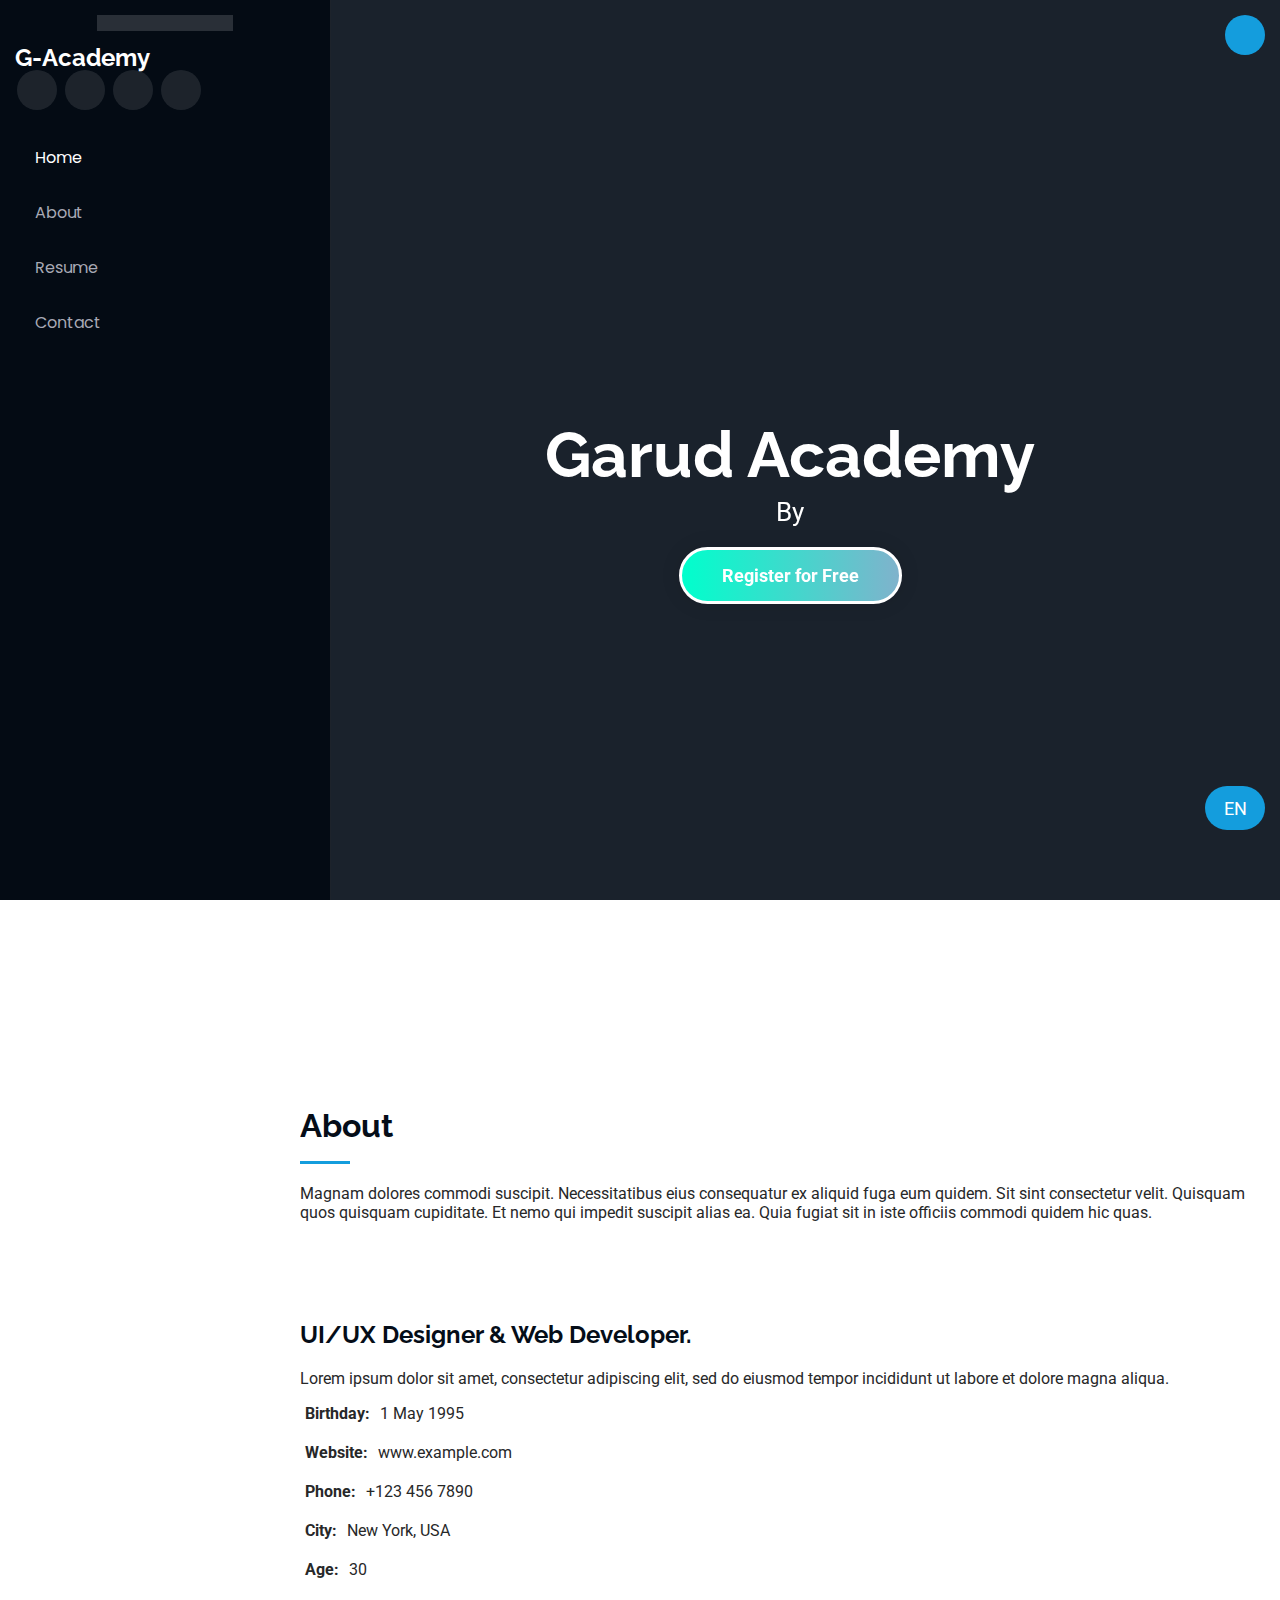
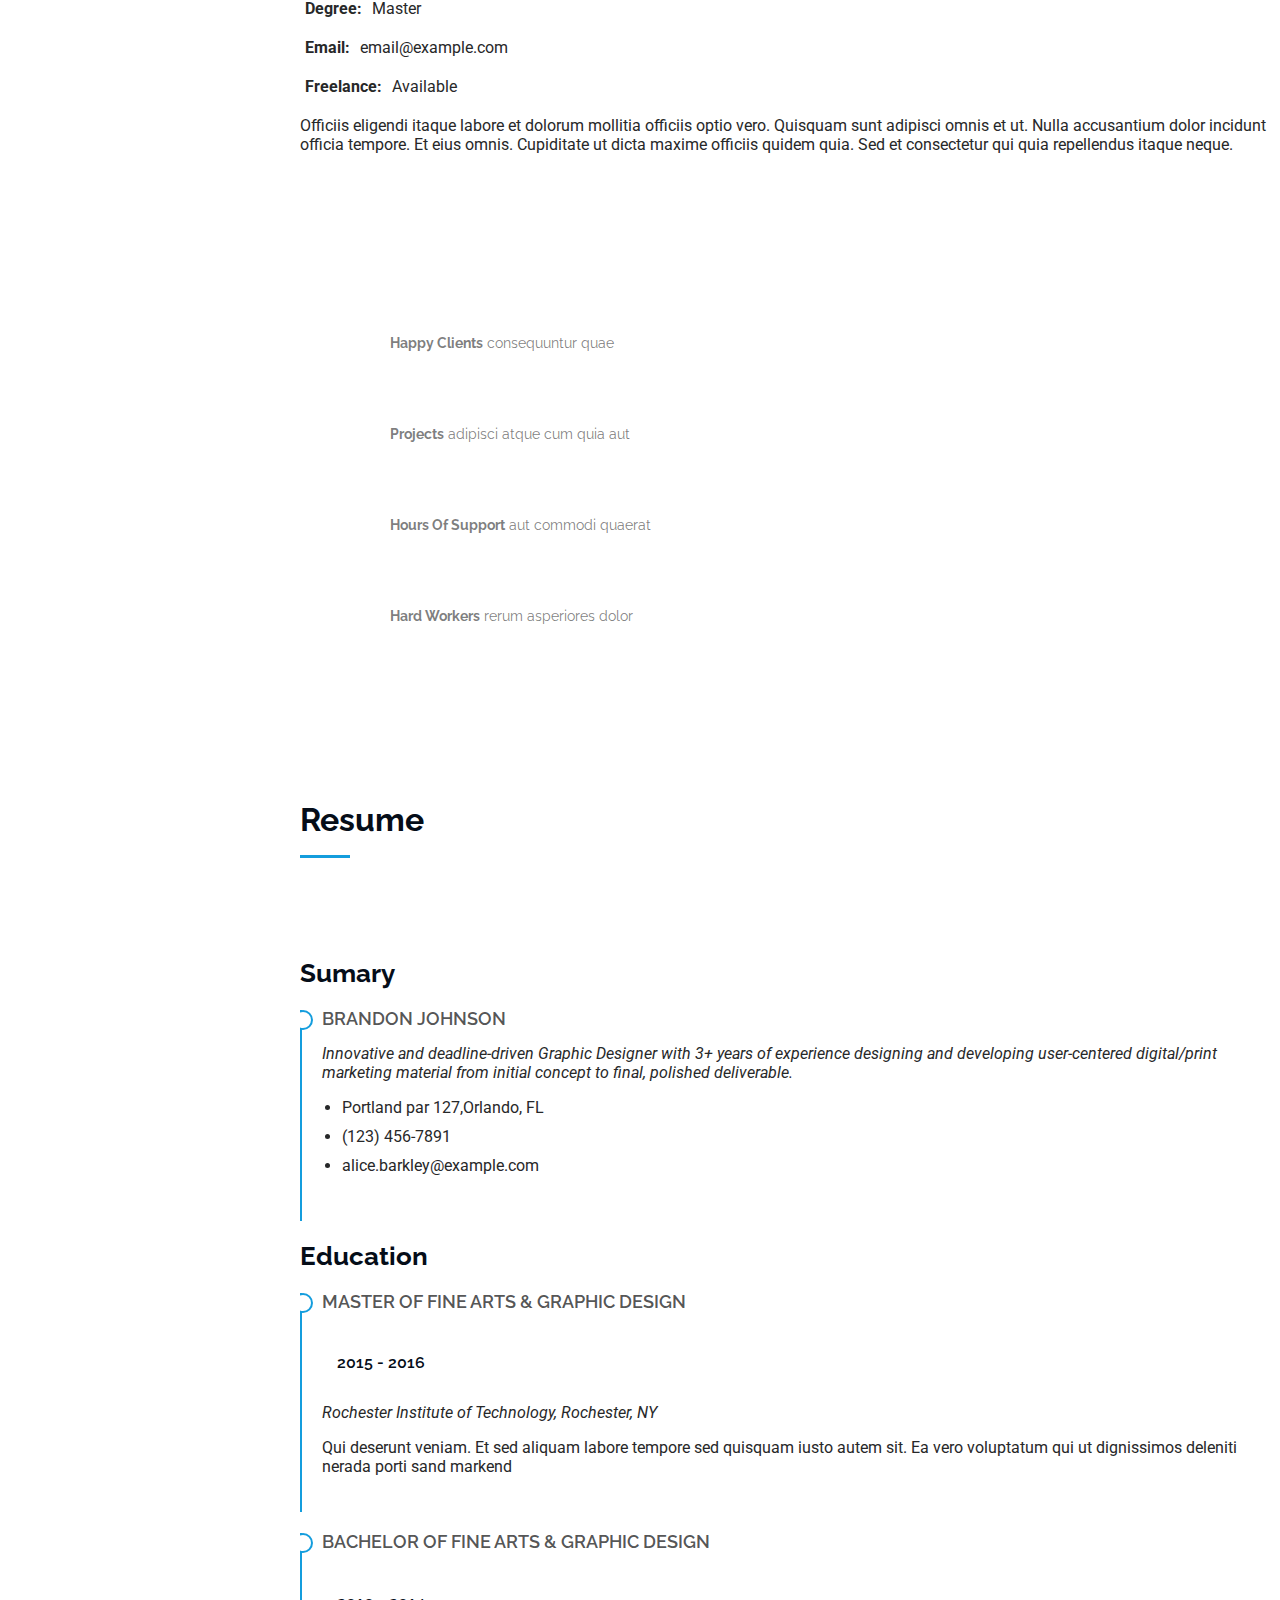
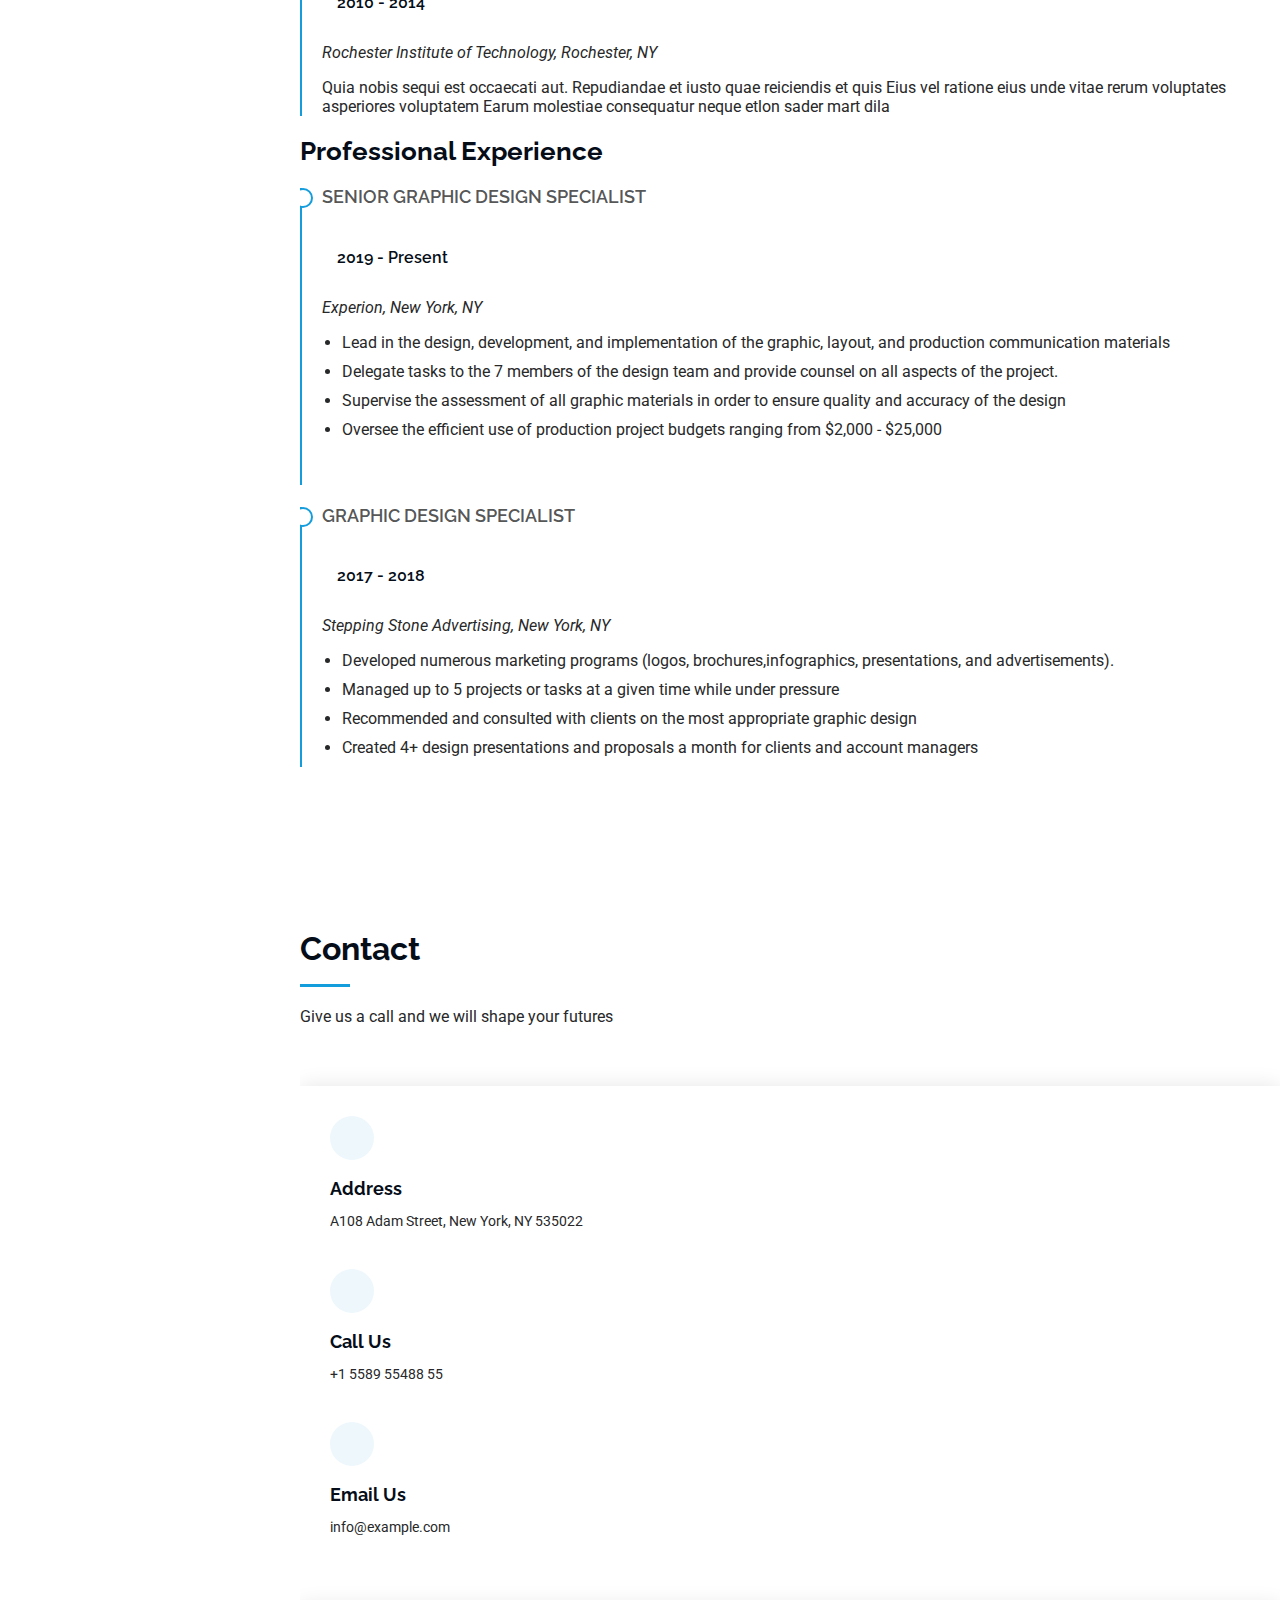
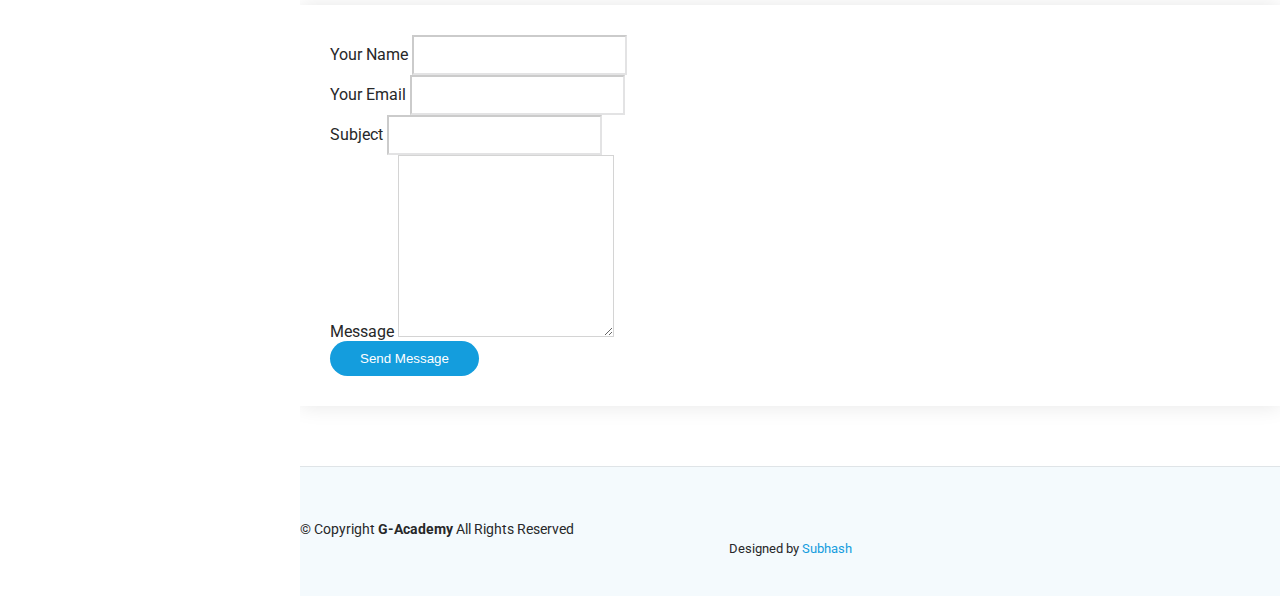
==== public/index.html @ 34909532 "particles animation added" ====
<!DOCTYPE html>
<html lang="en">

<head>
    <meta charset="utf-8">
    <meta content="width=device-width, initial-scale=1.0" name="viewport">
    <title>Garud Academy</title>
    <meta content="" name="description">
    <meta content="" name="keywords">

    <!-- Favicons -->
    <link href="assets/img/favicon.png" rel="icon">
    <link href="assets/img/apple-touch-icon.png" rel="apple-touch-icon">

    <!-- Fonts -->
    <link href="https://fonts.googleapis.com" rel="preconnect">
    <link href="https://fonts.gstatic.com" rel="preconnect" crossorigin>
    <link
            href="https://fonts.googleapis.com/css2?family=Roboto:ital,wght@0,100;0,300;0,400;0,500;0,700;0,900;1,100;1,300;1,400;1,500;1,700;1,900&family=Poppins:ital,wght@0,100;0,200;0,300;0,400;0,500;0,600;0,700;0,800;0,900;1,100;1,200;1,300;1,400;1,500;1,600;1,700;1,800;1,900&family=Raleway:ital,wght@0,100;0,200;0,300;0,400;0,500;0,600;0,700;0,800;0,900;1,100;1,200;1,300;1,400;1,500;1,600;1,700;1,800;1,900&display=swap"
            rel="stylesheet">

    <!-- Vendor CSS Files -->
    <link href="assets/vendor/bootstrap/css/bootstrap.min.css" rel="stylesheet">
    <link href="assets/vendor/bootstrap-icons/bootstrap-icons.css" rel="stylesheet">
    <link href="assets/vendor/aos/aos.css" rel="stylesheet">
    <link href="assets/vendor/glightbox/css/glightbox.min.css" rel="stylesheet">
    <link href="assets/vendor/swiper/swiper-bundle.min.css" rel="stylesheet">

    <!-- Main CSS File -->
    <link href="assets/css/main.css" rel="stylesheet">

    <!-- =======================================================
    * Template Name: iPortfolio
    * Template URL: https://bootstrapmade.com/iportfolio-bootstrap-portfolio-websites-template/
    * Updated: Jun 29 2024 with Bootstrap v5.3.3
    * Author: BootstrapMade.com
    * License: https://bootstrapmade.com/license/
    ======================================================== -->
</head>

<body class="index-page">
<!-- Language Switcher Button -->
<div class="language-switcher">
    <span id="current-lang">EN</span> <!-- Displays the current language (English by default) -->
</div>

<header id="header" class="header dark-background d-flex flex-column">
    <i class="header-toggle d-xl-none bi bi-list"></i>

    <div class="profile-img">
        <!-- This image should be replaced by logo -->
        <img src="assets/img/my-profile-img.png" alt="" class="img-fluid rounded-circle">
    </div>

    <a href="index.html" class="logo d-flex align-items-center justify-content-center">
        <!-- Uncomment the line below if you also wish to use an image logo -->
        <!-- <img src="assets/img/logo.png" alt=""> -->
        <h1 class="sitename">G-Academy</h1>
    </a>

    <div class="social-links text-center">
        <a href="#" class="twitter"><i class="bi bi-twitter-x"></i></a>
        <a href="#" class="facebook"><i class="bi bi-facebook"></i></a>
        <a href="#" class="instagram"><i class="bi bi-instagram"></i></a>
        <a href="#" class="linkedin"><i class="bi bi-linkedin"></i></a>
    </div>

    <nav id="navmenu" class="navmenu">
        <ul>
            <li><a href="#hero" class="active"><i class="bi bi-house navicon"></i>Home</a></li>
            <li><a href="#about"><i class="bi bi-person navicon"></i> About</a></li>
            <li><a href="#resume"><i class="bi bi-file-earmark-text navicon"></i> Resume</a></li>
            <li><a href="#contact"><i class="bi bi-envelope navicon"></i> Contact</a></li>
        </ul>
    </nav>
    <!-- Place this button inside your header -->
    <!-- Place this button in your header or navbar -->
    <!-- <div>
      <div class="language-switcher text-center"></div>
      <button id="language-button" class="btn-lang" onclick="toggleLanguage()">Change Language</button>
    </div> -->


</header>

<main class="main" style="background-color: transparent">

    <!-- Hero Section -->
    <!-- <div id="particle-js"></div> -->
    <!--    <section id="hero-1" class="hero section dark-background contents" style="width: 100%; height: 100vh; background-color: #1d1d1d">-->

    <!--        <div style="background-color: green" class="container-1" data-aos="fade-up" data-aos-delay="100">-->
    <!--            <h2 class="siteName">Garud Academy</h2>-->
    <!--            <p>By <span class="typed"-->
    <!--                        data-typed-items="a Super30ian, an IITian, a Software Engineer"></span><span-->
    <!--                    class="typed-cursor typed-cursor&#45;&#45;blink" aria-hidden="true"></span><span-->
    <!--                    class="typed-cursor typed-cursor&#45;&#45;blink" aria-hidden="true"></span></p>-->

    <!--        </div>-->

    <!--        <div class="register-container">-->
    <!--            <a href="Registration.html" class="register-button" target="_blank">Register for Free</a>-->
    <!--        </div>-->


    <!--    </section>-->

    <!--    <div>-->
    <section id="hero" class="hero section contents">
        <!-- <img src="assets/img/hero-bg.jpg" alt="" data-aos="fade-in" class=""> -->
        <div id="particle-js" style="background-color: #1a222c; width: 100%; height: 100vh"></div>
            <div class="container" data-aos="fade-up" data-aos-delay="100">
                <h2 class="siteName" style="color: white">Garud Academy</h2>
                <p>By <span class="typed"
                            data-typed-items="a Super30ian, an IITian, a Software Engineer"></span><span
                        class="typed-cursor typed-cursor--blink" aria-hidden="true"></span><span
                        class="typed-cursor typed-cursor--blink" aria-hidden="true"></span></p>
            </div>
            <div class="register-container">
                <a href="Registration.html" class="register-button" target="_blank">Register for Free</a>
            </div>
    </section>

    <!--    </div>-->

    <!-- /Hero Section -->

    <!-- About Section -->
    <section id="about" class="about section">

        <!-- Section Title -->
        <div class="container section-title" data-aos="fade-up">
            <h2>About</h2>
            <p>Magnam dolores commodi suscipit. Necessitatibus eius consequatur ex aliquid fuga eum quidem. Sit sint
                consectetur velit. Quisquam quos quisquam cupiditate. Et nemo qui impedit suscipit alias ea. Quia fugiat
                sit
                in iste officiis commodi quidem hic quas.</p>
        </div><!-- End Section Title -->

        <div class="container" data-aos="fade-up" data-aos-delay="100">

            <div class="row gy-4 justify-content-center">
                <div class="col-lg-4">
                    <img src="assets/img/my-profile-img.png" class="img-fluid" alt="">
                </div>
                <div class="col-lg-8 content">
                    <h2>UI/UX Designer &amp; Web Developer.</h2>
                    <p class="fst-italic py-3">
                        Lorem ipsum dolor sit amet, consectetur adipiscing elit, sed do eiusmod tempor incididunt ut
                        labore et
                        dolore
                        magna aliqua.
                    </p>
                    <div class="row">
                        <div class="col-lg-6">
                            <ul>
                                <li><i class="bi bi-chevron-right"></i> <strong>Birthday:</strong>
                                    <span>1 May 1995</span></li>
                                <li><i class="bi bi-chevron-right"></i> <strong>Website:</strong>
                                    <span>www.example.com</span></li>
                                <li><i class="bi bi-chevron-right"></i> <strong>Phone:</strong>
                                    <span>+123 456 7890</span></li>
                                <li><i class="bi bi-chevron-right"></i> <strong>City:</strong>
                                    <span>New York, USA</span></li>
                            </ul>
                        </div>
                        <div class="col-lg-6">
                            <ul>
                                <li><i class="bi bi-chevron-right"></i> <strong>Age:</strong> <span>30</span></li>
                                <li><i class="bi bi-chevron-right"></i> <strong>Degree:</strong> <span>Master</span>
                                </li>
                                <li><i class="bi bi-chevron-right"></i> <strong>Email:</strong>
                                    <span>email@example.com</span></li>
                                <li><i class="bi bi-chevron-right"></i> <strong>Freelance:</strong>
                                    <span>Available</span></li>
                            </ul>
                        </div>
                    </div>
                    <p class="py-3">
                        Officiis eligendi itaque labore et dolorum mollitia officiis optio vero. Quisquam sunt adipisci
                        omnis et
                        ut. Nulla accusantium dolor incidunt officia tempore. Et eius omnis.
                        Cupiditate ut dicta maxime officiis quidem quia. Sed et consectetur qui quia repellendus itaque
                        neque.
                    </p>
                </div>
            </div>

        </div>

    </section><!-- /About Section -->

    <!-- Stats Section -->
    <section id="stats" class="stats section">

        <div class="container" data-aos="fade-up" data-aos-delay="100">

            <div class="row gy-4">

                <div class="col-lg-3 col-md-6">
                    <div class="stats-item">
                        <i class="bi bi-emoji-smile"></i>
                        <span data-purecounter-start="0" data-purecounter-end="232" data-purecounter-duration="1"
                              class="purecounter"></span>
                        <p><strong>Happy Clients</strong> <span>consequuntur quae</span></p>
                    </div>
                </div><!-- End Stats Item -->

                <div class="col-lg-3 col-md-6">
                    <div class="stats-item">
                        <i class="bi bi-journal-richtext"></i>
                        <span data-purecounter-start="0" data-purecounter-end="521" data-purecounter-duration="1"
                              class="purecounter"></span>
                        <p><strong>Projects</strong> <span>adipisci atque cum quia aut</span></p>
                    </div>
                </div><!-- End Stats Item -->

                <div class="col-lg-3 col-md-6">
                    <div class="stats-item">
                        <i class="bi bi-headset"></i>
                        <span data-purecounter-start="0" data-purecounter-end="1453" data-purecounter-duration="1"
                              class="purecounter"></span>
                        <p><strong>Hours Of Support</strong> <span>aut commodi quaerat</span></p>
                    </div>
                </div><!-- End Stats Item -->

                <div class="col-lg-3 col-md-6">
                    <div class="stats-item">
                        <i class="bi bi-people"></i>
                        <span data-purecounter-start="0" data-purecounter-end="32" data-purecounter-duration="1"
                              class="purecounter"></span>
                        <p><strong>Hard Workers</strong> <span>rerum asperiores dolor</span></p>
                    </div>
                </div><!-- End Stats Item -->

            </div>

        </div>
    </section><!-- /Stats Section -->

    <!-- Skills Section -->
    <!-- /Skills Section -->

    <!-- Resume Section -->
    <section id="resume" class="resume section">

        <!-- Section Title -->
        <div class="container section-title" data-aos="fade-up">
            <h2>Resume</h2>
            <p class="about_me_desc"></p>
        </div><!-- End Section Title -->

        <div class="container">

            <div class="row">

                <div class="col-lg-6" data-aos="fade-up" data-aos-delay="100">
                    <h3 class="resume-title">Sumary</h3>

                    <div class="resume-item pb-0">
                        <h4>Brandon Johnson</h4>
                        <p><em>Innovative and deadline-driven Graphic Designer with 3+ years of experience designing and
                            developing user-centered digital/print marketing material from initial concept to final,
                            polished
                            deliverable.</em></p>
                        <ul>
                            <li>Portland par 127,Orlando, FL</li>
                            <li>(123) 456-7891</li>
                            <li>alice.barkley@example.com</li>
                        </ul>
                    </div><!-- Edn Resume Item -->

                    <h3 class="resume-title">Education</h3>
                    <div class="resume-item">
                        <h4>Master of Fine Arts &amp; Graphic Design</h4>
                        <h5>2015 - 2016</h5>
                        <p><em>Rochester Institute of Technology, Rochester, NY</em></p>
                        <p>Qui deserunt veniam. Et sed aliquam labore tempore sed quisquam iusto autem sit. Ea vero
                            voluptatum qui
                            ut dignissimos deleniti nerada porti sand markend</p>
                    </div><!-- Edn Resume Item -->

                    <div class="resume-item">
                        <h4>Bachelor of Fine Arts &amp; Graphic Design</h4>
                        <h5>2010 - 2014</h5>
                        <p><em>Rochester Institute of Technology, Rochester, NY</em></p>
                        <p>Quia nobis sequi est occaecati aut. Repudiandae et iusto quae reiciendis et quis Eius vel
                            ratione eius
                            unde vitae rerum voluptates asperiores voluptatem Earum molestiae consequatur neque etlon
                            sader mart
                            dila</p>
                    </div><!-- Edn Resume Item -->

                </div>

                <div class="col-lg-6" data-aos="fade-up" data-aos-delay="200">
                    <h3 class="resume-title">Professional Experience</h3>
                    <div class="resume-item">
                        <h4>Senior graphic design specialist</h4>
                        <h5>2019 - Present</h5>
                        <p><em>Experion, New York, NY </em></p>
                        <ul>
                            <li>Lead in the design, development, and implementation of the graphic, layout, and
                                production
                                communication materials
                            </li>
                            <li>Delegate tasks to the 7 members of the design team and provide counsel on all aspects of
                                the
                                project.
                            </li>
                            <li>Supervise the assessment of all graphic materials in order to ensure quality and
                                accuracy of the
                                design
                            </li>
                            <li>Oversee the efficient use of production project budgets ranging from $2,000 - $25,000
                            </li>
                        </ul>
                    </div><!-- Edn Resume Item -->

                    <div class="resume-item">
                        <h4>Graphic design specialist</h4>
                        <h5>2017 - 2018</h5>
                        <p><em>Stepping Stone Advertising, New York, NY</em></p>
                        <ul>
                            <li>Developed numerous marketing programs (logos, brochures,infographics, presentations, and
                                advertisements).
                            </li>
                            <li>Managed up to 5 projects or tasks at a given time while under pressure</li>
                            <li>Recommended and consulted with clients on the most appropriate graphic design</li>
                            <li>Created 4+ design presentations and proposals a month for clients and account managers
                            </li>
                        </ul>
                    </div><!-- Edn Resume Item -->

                </div>

            </div>

        </div>
    </section>

    <!-- /Portfolio Section -->

    <!-- Services Section -->
    <!-- /Services Section -->


    <!-- Contact Section -->
    <section id="contact" class="contact section">

        <!-- Section Title -->
        <div class="container section-title" data-aos="fade-up">
            <h2>Contact</h2>
            <p>Give us a call and we will shape your futures</p>
        </div><!-- End Section Title -->

        <div class="container" data-aos="fade-up" data-aos-delay="100">

            <div class="row gy-4">

                <div class="col-lg-5">

                    <div class="info-wrap">
                        <div class="info-item d-flex" data-aos="fade-up" data-aos-delay="200">
                            <i class="bi bi-geo-alt flex-shrink-0"></i>
                            <div>
                                <h3>Address</h3>
                                <p>A108 Adam Street, New York, NY 535022</p>
                            </div>
                        </div><!-- End Info Item -->

                        <div class="info-item d-flex" data-aos="fade-up" data-aos-delay="300">
                            <i class="bi bi-telephone flex-shrink-0"></i>
                            <div>
                                <h3>Call Us</h3>
                                <p>+1 5589 55488 55</p>
                            </div>
                        </div><!-- End Info Item -->

                        <div class="info-item d-flex" data-aos="fade-up" data-aos-delay="400">
                            <i class="bi bi-envelope flex-shrink-0"></i>
                            <div>
                                <h3>Email Us</h3>
                                <p>info@example.com</p>
                            </div>
                        </div><!-- End Info Item -->

                    </div>
                </div>

                <div class="col-lg-7">
                    <form action="forms/contact.php" method="post" class="php-email-form" data-aos="fade-up"
                          data-aos-delay="200">
                        <div class="row gy-4">

                            <div class="col-md-6">
                                <label for="name-field" class="pb-2">Your Name</label>
                                <input type="text" name="name" id="name-field" class="form-control" required="">
                            </div>

                            <div class="col-md-6">
                                <label for="email-field" class="pb-2">Your Email</label>
                                <input type="email" class="form-control" name="email" id="email-field" required="">
                            </div>

                            <div class="col-md-12">
                                <label for="subject-field" class="pb-2">Subject</label>
                                <input type="text" class="form-control" name="subject" id="subject-field" required="">
                            </div>

                            <div class="col-md-12">
                                <label for="message-field" class="pb-2">Message</label>
                                <textarea class="form-control" name="message" rows="10" id="message-field"
                                          required=""></textarea>
                            </div>

                            <div class="col-md-12 text-center">
                                <div class="loading">Loading</div>
                                <div class="error-message"></div>
                                <div class="sent-message">Your message has been sent. Thank you!</div>

                                <button type="submit">Send Message</button>
                            </div>

                        </div>
                    </form>
                </div><!-- End Contact Form -->

            </div>

        </div>

    </section>
    <!-- /Contact Section -->

</main>

<footer id="footer" class="footer position-relative light-background">

    <div class="container">
        <div class="copyright text-center ">
            <p>© <span>Copyright</span> <strong class="px-1 sitename">G-Academy</strong> <span>All Rights
            Reserved</span>
            </p>
        </div>
        <div class="credits">
            <!-- All the links in the footer should remain intact. -->
            <!-- You can delete the links only if you've purchased the pro version. -->
            <!-- Licensing information: https://bootstrapmade.com/license/ -->
            <!-- Purchase the pro version with working PHP/AJAX contact form: [buy-url] -->
            Designed by <a href="https://bootstrapmade.com/">Subhash</a>
        </div>
    </div>

</footer>

<!-- Scroll Top -->
<a href="#" id="scroll-top" class="scroll-top d-flex align-items-center justify-content-center"><i
        class="bi bi-arrow-up-short"></i></a>

<!-- Preloader -->
<div id="preloader"></div>

<!-- Vendor JS Files -->
<script src="https://cdn.jsdelivr.net/particles.js/2.0.0/particles.min.js"></script>
<script src="assets/vendor/bootstrap/js/bootstrap.bundle.min.js"></script>
<script src="assets/vendor/php-email-form/validate.js"></script>
<script src="assets/vendor/aos/aos.js"></script>
<script src="assets/vendor/typed.js/typed.umd.js"></script>
<script src="assets/vendor/purecounter/purecounter_vanilla.js"></script>
<script src="assets/vendor/waypoints/noframework.waypoints.js"></script>
<script src="assets/vendor/glightbox/js/glightbox.min.js"></script>
<script src="assets/vendor/imagesloaded/imagesloaded.pkgd.min.js"></script>
<script src="assets/vendor/isotope-layout/isotope.pkgd.min.js"></script>
<script src="/assets/vendor/swiper/swiper-bundle.min.js"></script>


<!-- Main JS File -->
<script src="assets/js/main.js"></script>
<script src="https://cdn.jsdelivr.net/npm/particlesjs@2.2.3/dist/particles.min.js"></script>


</body>

</html>
---- public/assets/css/main.css ----
/**
* Template Name: iPortfolio
* Template URL: https://bootstrapmade.com/iportfolio-bootstrap-portfolio-websites-template/
* Updated: Jun 29 2024 with Bootstrap v5.3.3
* Author: BootstrapMade.com
* License: https://bootstrapmade.com/license/
*/

/*--------------------------------------------------------------
# Font & Color Variables
# Help: https://bootstrapmade.com/color-system/
--------------------------------------------------------------*/
/* Fonts */
:root {
  --default-font: "Roboto", system-ui, -apple-system, "Segoe UI", Roboto,
    "Helvetica Neue", Arial, "Noto Sans", "Liberation Sans", sans-serif,
    "Apple Color Emoji", "Segoe UI Emoji", "Segoe UI Symbol", "Noto Color Emoji";
  --heading-font: "Raleway", sans-serif;
  --nav-font: "Poppins", sans-serif;
}

/* Global Colors - The following color variables are used throughout the website. Updating them here will change the color scheme of the entire website */
:root {
  --background-color: #ffffff; /* Background color for the entire website, including individual sections */
  --default-color: #272829; /* Default color used for the majority of the text content across the entire website */
  --heading-color: #050d18; /* Color for headings, subheadings and title throughout the website */
  --accent-color: #149ddd; /* Accent color that represents your brand on the website. It's used for buttons, links, and other elements that need to stand out */
  --surface-color: #ffffff; /* The surface color is used as a background of boxed elements within sections, such as cards, icon boxes, or other elements that require a visual separation from the global background. */
  --contrast-color: #ffffff; /* Contrast color for text, ensuring readability against backgrounds of accent, heading, or default colors. */
}

/* Nav Menu Colors - The following color variables are used specifically for the navigation menu. They are separate from the global colors to allow for more customization options */
:root {
  --nav-color: #a8a9b4; /* The default color of the main navmenu links */
  --nav-hover-color: #ffffff; /* Applied to main navmenu links when they are hovered over or active */
  --nav-mobile-background-color: #040b14; /* Used as the background color for mobile navigation menu */
  --nav-dropdown-background-color: #040b14; /* Used as the background color for dropdown items that appear when hovering over primary navigation items */
  --nav-dropdown-color: #a8a9b4; /* Used for navigation links of the dropdown items in the navigation menu. */
  --nav-dropdown-hover-color: #ffffff; /* Similar to --nav-hover-color, this color is applied to dropdown navigation links when they are hovered over. */
}

/* Color Presets - These classes override global colors when applied to any section or element, providing reuse of the sam color scheme. */

.light-background {
  --background-color: #f4fafd;
  --surface-color: #ffffff;
}

.dark-background {
  --background-color: #040b14;
  --default-color: #ffffff;
  --heading-color: #ffffff;
  --surface-color: #151f2b;
  --contrast-color: #ffffff;
}

/* Smooth scroll */
:root {
  scroll-behavior: smooth;
}

/*--------------------------------------------------------------
# General Styling & Shared Classes
--------------------------------------------------------------*/
body {
  color: var(--default-color);
  background-color: var(--background-color);
  font-family: var(--default-font);
  height: 100%;
  margin: 0;
}

a {
  color: var(--accent-color);
  text-decoration: none;
  transition: 0.3s;
}

a:hover {
  color: color-mix(in srgb, var(--accent-color), transparent 25%);
  text-decoration: none;
}

h1,
h2,
h3,
h4,
h5,
h6 {
  color: var(--heading-color);
  font-family: var(--heading-font);
}

/* PHP Email Form Messages
------------------------------*/
.php-email-form .error-message {
  display: none;
  background: #df1529;
  color: #ffffff;
  text-align: left;
  padding: 15px;
  margin-bottom: 24px;
  font-weight: 600;
}

.php-email-form .sent-message {
  display: none;
  color: #ffffff;
  background: #059652;
  text-align: center;
  padding: 15px;
  margin-bottom: 24px;
  font-weight: 600;
}

.php-email-form .loading {
  display: none;
  background: var(--surface-color);
  text-align: center;
  padding: 15px;
  margin-bottom: 24px;
}

.php-email-form .loading:before {
  content: "";
  display: inline-block;
  border-radius: 50%;
  width: 24px;
  height: 24px;
  margin: 0 10px -6px 0;
  border: 3px solid var(--accent-color);
  border-top-color: var(--surface-color);
  animation: php-email-form-loading 1s linear infinite;
}

@keyframes php-email-form-loading {
  0% {
    transform: rotate(0deg);
  }

  100% {
    transform: rotate(360deg);
  }
}

/*--------------------------------------------------------------
# Global Header
--------------------------------------------------------------*/
.header {
  color: var(--default-color);
  background-color: var(--background-color);
  position: fixed;
  top: 0;
  left: 0;
  bottom: 0;
  padding: 0 15px;
  width: 300px;
  transition: all ease-in-out 0.3s;
  overflow-y: auto;
  z-index: 997;
  border-right: 1px solid
    color-mix(in srgb, var(--default-color), transparent 90%);
}

.header .profile-img img {
  margin: 15px auto;
  display: block;
  width: 120px;
  border: 8px solid color-mix(in srgb, var(--default-color), transparent 85%);
}

.header .logo {
  line-height: 1;
  margin-bottom: 15px;
}

.header .logo img {
  max-height: 32px;
  margin-right: 8px;
}

.header .logo h1 {
  font-size: 24px;
  margin: 0;
  font-weight: 700;
  color: var(--heading-color);
}

.header .social-links {
  margin: 0 0 20px 0;
}

.header .social-links a {
  font-size: 16px;
  display: inline-flex;
  align-items: center;
  justify-content: center;
  background: color-mix(in srgb, var(--default-color), transparent 90%);
  color: var(--default-color);
  margin: 0 2px;
  border-radius: 50%;
  text-align: center;
  width: 40px;
  height: 40px;
  transition: 0.3s;
}

.header .social-links a:hover {
  color: var(--contrast-color);
  background: var(--accent-color);
}

@media (min-width: 1200px) {
  .header ~ main,
  .header ~ #footer {
    margin-left: 300px;
  }
}

@media (max-width: 1199px) {
  .header {
    left: -100%;
  }
}

.header.header-show {
  left: 0;
}

.header .header-toggle {
  color: var(--contrast-color);
  background-color: var(--accent-color);
  font-size: 22px;
  display: flex;
  align-items: center;
  justify-content: center;
  width: 40px;
  height: 40px;
  border-radius: 50%;
  cursor: pointer;
  position: fixed;
  top: 15px;
  right: 15px;
  z-index: 9999;
  transition: background-color 0.3s;
}

.header .header-toggle:hover {
  color: var(--contrast-color);
  background-color: color-mix(in srgb, var(--accent-color) 90%, white 15%);
}

/*--------------------------------------------------------------
# Navigation Menu
--------------------------------------------------------------*/
.mobile-nav-toggle {
  display: none;
}

.navmenu {
  padding: 0;
  z-index: 9997;
}

.navmenu ul {
  list-style: none;
  padding: 0 0 20px 0;
  margin: 0;
}

.navmenu a,
.navmenu a:focus {
  color: var(--nav-color);
  padding: 15px 10px;
  font-family: var(--nav-font);
  font-size: 16px;
  font-weight: 400;
  display: flex;
  align-items: center;
  white-space: nowrap;
  transition: 0.3s;
  width: 100%;
}

.navmenu a .navicon,
.navmenu a:focus .navicon {
  font-size: 20px;
  margin-right: 10px;
}

.navmenu a .toggle-dropdown,
.navmenu a:focus .toggle-dropdown {
  font-size: 12px;
  line-height: 0;
  margin-left: auto;
  width: 30px;
  height: 30px;
  display: flex;
  align-items: center;
  justify-content: center;
  border-radius: 50%;
  transition: 0.3s;
  flex-shrink: 0;
  background-color: color-mix(in srgb, var(--accent-color), transparent 90%);
}

.navmenu a .toggle-dropdown:hover,
.navmenu a:focus .toggle-dropdown:hover {
  background-color: var(--accent-color);
  color: var(--contrast-color);
}

.navmenu a:hover,
.navmenu .active,
.navmenu .active:focus {
  color: var(--nav-hover-color);
}

.navmenu a:hover .navicon,
.navmenu .active .navicon,
.navmenu .active:focus .navicon {
  color: var(--accent-color);
}

.navmenu .active .toggle-dropdown,
.navmenu .active:focus .toggle-dropdown {
  background-color: var(--accent-color);
  color: var(--contrast-color);
  transform: rotate(180deg);
}

.navmenu .dropdown {
  display: block;
}

.navmenu .dropdown a,
.navmenu .dropdown a:focus {
  color: --nav-dropdown-color;
}

.navmenu .dropdown a:hover,
.navmenu .dropdown .active,
.navmenu .dropdown .active:focus {
  color: var(--nav-dropdown-hover-color);
}

.navmenu .dropdown ul {
  position: static;
  display: none;
  z-index: 99;
  padding: 5px 10px;
  margin: 5px 10px;
  background-color: var(--nav-dropdown-background-color);
  border: 1px solid color-mix(in srgb, var(--default-color), transparent 90%);
  box-shadow: none;
  transition: all 0.5s ease-in-out;
}

.navmenu .dropdown ul ul {
  background-color: rgba(33, 37, 41, 0.1);
}

.navmenu .dropdown > .dropdown-active {
  display: block;
  background-color: rgba(33, 37, 41, 0.03);
}

/*--------------------------------------------------------------
# Global Footer
--------------------------------------------------------------*/
.footer {
  color: var(--default-color);
  background-color: var(--background-color);
  font-size: 14px;
  padding: 40px 0;
  position: relative;
  border-top: 1px solid
    color-mix(in srgb, var(--default-color), transparent 90%);
}

.footer .copyright p {
  margin-bottom: 0;
}

.footer .credits {
  margin-top: 4px;
  font-size: 13px;
  text-align: center;
}

/*--------------------------------------------------------------
# Preloader
--------------------------------------------------------------*/
#preloader {
  position: fixed;
  inset: 0;
  z-index: 999999;
  overflow: hidden;
  background: var(--background-color);
  transition: all 0.6s ease-out;
}

#preloader:before {
  content: "";
  position: fixed;
  top: calc(50% - 30px);
  left: calc(50% - 30px);
  border: 6px solid #ffffff;
  border-color: var(--accent-color) transparent var(--accent-color) transparent;
  border-radius: 50%;
  width: 60px;
  height: 60px;
  animation: animate-preloader 1.5s linear infinite;
}

@keyframes animate-preloader {
  0% {
    transform: rotate(0deg);
  }

  100% {
    transform: rotate(360deg);
  }
}

/*--------------------------------------------------------------
# Scroll Top Button
--------------------------------------------------------------*/
.scroll-top {
  position: fixed;
  visibility: hidden;
  opacity: 0;
  right: 15px;
  bottom: -15px;
  z-index: 99999;
  background-color: var(--accent-color);
  width: 44px;
  height: 44px;
  border-radius: 50px;
  transition: all 0.4s;
}

.scroll-top i {
  font-size: 24px;
  color: var(--contrast-color);
  line-height: 0;
}

.scroll-top:hover {
  background-color: color-mix(in srgb, var(--accent-color), transparent 20%);
  color: var(--contrast-color);
}

.scroll-top.active {
  visibility: visible;
  opacity: 1;
  bottom: 15px;
}
.language-switcher {
  position: fixed;
  right: 15px;
  bottom: 70px; /* Slightly above the scroll-top button */
  z-index: 99999;
  background-color: var(--accent-color);
  width: 60px; /* Increased width to accommodate the language */
  height: 44px;
  border-radius: 50px;
  display: flex;
  align-items: center;
  justify-content: center;
  cursor: pointer;
  transition: all 0.4s;
}

/* Flashing effect on the current language text */
.language-switcher #current-lang {
  font-size: 18px;
  color: var(--contrast-color);
  animation: flashText 2s infinite ease-in;
}

/* Hover effect for the button */
.language-switcher:hover {
  background-color: color-mix(in srgb, var(--accent-color), transparent 20%);
  /* box-shadow: 0 0 8px var(--accent-color), 0 0 10px var(--accent-color),
    0 0 10px var(--accent-color); */
}

/* Flashing animation keyframes */
@keyframes flashText {
  0% {
    color: var(--contrast-color);
  }
  50% {
    color: var(--accent-color);
  }
  100% {
    color: var(--contrast-color);
  }
}

/* Language dropdown */
/* Language switcher button */
.language-dropdown {
  position: absolute;
  right: 0;
  bottom: 50px;
  background-color: var(--accent-color);
  border-radius: 8px;
  padding: 10px;
  display: none;
  flex-direction: column;
  align-items: center;
  box-shadow: 0 4px 10px rgba(0, 0, 0, 0.1);
}

.language-switcher:hover .language-dropdown {
  display: flex; /* Show dropdown on hover */
}

.language-dropdown a {
  color: var(--contrast-color);
  font-size: 14px;
  margin-bottom: 8px;
  text-decoration: none;
}

.language-dropdown a:hover {
  text-decoration: underline;
}

/*--------------------------------------------------------------
# Disable aos animation delay on mobile devices
--------------------------------------------------------------*/
@media screen and (max-width: 768px) {
  [data-aos-delay] {
    transition-delay: 0 !important;
  }
}

/*--------------------------------------------------------------
# Global Page Titles & Breadcrumbs
--------------------------------------------------------------*/
.page-title {
  color: var(--default-color);
  background-color: var(--background-color);
  padding: 25px 0;
  position: relative;
}

.page-title h1 {
  font-size: 24px;
  font-weight: 700;
}

.page-title .breadcrumbs ol {
  display: flex;
  flex-wrap: wrap;
  list-style: none;
  padding: 0;
  margin: 0;
  font-size: 14px;
  font-weight: 400;
}

.page-title .breadcrumbs ol li + li {
  padding-left: 10px;
}

.page-title .breadcrumbs ol li + li::before {
  content: "/";
  display: inline-block;
  padding-right: 10px;
  color: color-mix(in srgb, var(--default-color), transparent 70%);
}

/*--------------------------------------------------------------
# Global Sections
--------------------------------------------------------------*/
section,
.section {
  color: var(--default-color);
  background-color: var(--background-color);
  padding: 60px 0;
  overflow: clip;
}

/*--------------------------------------------------------------
# Global Section Titles
--------------------------------------------------------------*/
.section-title {
  padding-bottom: 60px;
  position: relative;
}

.section-title h2 {
  font-size: 32px;
  font-weight: 700;
  margin-bottom: 20px;
  padding-bottom: 20px;
  position: relative;
}

.section-title h2:after {
  content: "";
  position: absolute;
  display: block;
  width: 50px;
  height: 3px;
  background: var(--accent-color);
  left: 0;
  bottom: 0;
}

.section-title p {
  margin-bottom: 0;
}

/*--------------------------------------------------------------
# Hero Section
/* Hero section styles */
#particle-js {
  position: fixed; /* Fixes the position so it stays in the background */
  top: 0;
  left: 0;
  width: 100vw; /* Full width of the viewport */
  height: 100vh; /* Full height of the viewport */
  z-index: -1; /* Make sure it stays behind other elements */
  pointer-events: none; /* Prevent any interaction with the particles */
}
#hero-1 .container-1 {
  position: relative;
  z-index: 1; /* Content on top of particles */
  padding: 20px;
}
.hero {
  /* position: relative; */
  width: 100%;
  min-height: 100vh; /* Full viewport height */
  display: flex;
  flex-direction: column;
  align-items: center;
  justify-content: center;
  background: none; /* Dark overlay */
  color: white;
  text-align: center;
  z-index: 1; /* Content in front of particles */
}

.hero img {
  position: absolute;
  inset: 0;
  display: block;
  width: 100%;
  height: 100%;
  object-fit: cover;
  z-index: -2;
}

.hero:before {
  content: "";
  background: none;
  position: absolute;
  inset: 0;
  z-index: 2;
}

.hero .container {
  position: relative;
  z-index: 3;
  align-content: center;
}

.hero h2 {
  margin: 0;
  font-size: 64px;
  font-weight: 700;
}

.hero p {
  margin: 5px 0 0 0;
  font-size: 26px;
}

.hero p span {
  letter-spacing: 1px;
  border-bottom: 2px solid var(--accent-color);
}

.hero .social-links {
  margin-top: 25px;
}

.hero .social-links a {
  font-size: 24px;
  display: inline-block;
  color: color-mix(in srgb, var(--default-color), transparent 50%);
  line-height: 1;
  margin-right: 20px;
  transition: 0.3s;
}

.hero .social-links a:hover {
  color: var(--accent-color);
}

@media (max-width: 768px) {
  .hero h2 {
    font-size: 32px;
  }

  .hero p {
    font-size: 20px;
  }
}
.register-container {
  display: flex;
  justify-content: center;
  align-items: center;
  width: 100%;
  height: 100%;
  margin-top: 20px;
  position: relative;
  z-index: 10;
}
.register-button {
  padding: 15px 40px;
  font-size: 18px;
  font-weight: bold;
  color: #030303;
  background-color: transparent;
  border-radius: 30px;
  position: relative;
  cursor: pointer;
  transition: all 0.3s ease;
  border: 3px solid;
  background: linear-gradient(to right, #00ffcc, #ff66cc);
  background-size: 200% auto;
  color: white;
  box-shadow: 0 0 20px rgba(0, 0, 0, 0.1);
  animation: moveBorder 3s linear infinite;
}

/* Moving color gradient animation */
@keyframes moveBorder {
  0% {
    background-position: 0% 50%;
  }
  100% {
    background-position: 100% 50%;
  }
}

/* Button hover effect */
.register-button:hover {
  color: #00ffcc;
  box-shadow: 0 0 15px rgba(0, 255, 204, 0.5), 0 0 25px rgba(255, 102, 204, 0.5);
}

/* Responsive Design */
@media screen and (max-width: 768px) {
  .register-button {
    font-size: 16px;
    padding: 12px 30px;
  }
}

@media screen and (max-width: 480px) {
  .register-button {
    font-size: 14px;
    padding: 10px 20px;
  }
}

/* particle-js css*/

/* Pulse animation for smooth visual effect */
@-webkit-keyframes pulse {
  from {
    opacity: 0.4;
    transform: translateY(0);
  }
  50% {
    opacity: 1;
    transform: translateY(-10px);
  }
  to {
    opacity: 0.4;
    transform: translateY(0);
  }
}
@keyframes pulse {
  from {
    opacity: 0.4;
    transform: translateY(0);
  }
  50% {
    opacity: 1;
    transform: translateY(-10px);
  }
  to {
    opacity: 0.4;
    transform: translateY(0);
  }
}


/*--------------------------------------------------------------
# About Section
--------------------------------------------------------------*/
.about .content h2 {
  font-weight: 700;
  font-size: 24px;
}

.about .content ul {
  list-style: none;
  padding: 0;
}

.about .content ul li {
  margin-bottom: 20px;
  display: flex;
  align-items: center;
}

.about .content ul strong {
  margin-right: 10px;
}

.about .content ul i {
  font-size: 16px;
  margin-right: 5px;
  color: var(--accent-color);
  line-height: 0;
}

/*--------------------------------------------------------------
# Stats Section
--------------------------------------------------------------*/
.stats .stats-item {
  padding: 30px;
  width: 100%;
}

.stats .stats-item i {
  color: var(--accent-color);
  display: block;
  font-size: 44px;
  float: left;
  line-height: 0;
}

.stats .stats-item .purecounter {
  color: var(--heading-color);
  font-size: 48px;
  line-height: 40px;
  display: block;
  font-weight: 700;
  margin-left: 60px;
}

.stats .stats-item p {
  color: color-mix(in srgb, var(--default-color), transparent 40%);
  padding: 15px 0 0 0;
  margin: 0 0 0 60px;
  font-family: var(--heading-font);
  font-size: 14px;
}

/*--------------------------------------------------------------
# Skills Section
--------------------------------------------------------------*/
/*--------------------------------------------------------------
# Resume Section
--------------------------------------------------------------*/
.resume .resume-title {
  color: var(--heading-color);
  font-size: 26px;
  font-weight: 700;
  margin-top: 20px;
  margin-bottom: 20px;
}

.resume .resume-item {
  padding: 0 0 20px 20px;
  margin-top: -2px;
  border-left: 2px solid var(--accent-color);
  position: relative;
}

.resume .resume-item h4 {
  line-height: 18px;
  font-size: 18px;
  font-weight: 600;
  text-transform: uppercase;
  color: color-mix(in srgb, var(--default-color), transparent 20%);
  margin-bottom: 10px;
}

.resume .resume-item h5 {
  font-size: 16px;
  padding: 5px 15px;
  display: inline-block;
  font-weight: 600;
  margin-bottom: 10px;
}

.resume .resume-item ul {
  padding-left: 20px;
}

.resume .resume-item ul li {
  padding-bottom: 10px;
}

.resume .resume-item:last-child {
  padding-bottom: 0;
}

.resume .resume-item::before {
  content: "";
  position: absolute;
  width: 16px;
  height: 16px;
  border-radius: 50px;
  left: -9px;
  top: 0;
  background: var(--background-color);
  border: 2px solid var(--accent-color);
}

/*--------------------------------------------------------------
/*--------------------------------------------------------------
# Services Section
--------------------------------------------------------------*/
.services .service-item {
  position: relative;
}

.services .service-item .icon {
  background: var(--accent-color);
  display: flex;
  align-items: center;
  justify-content: center;
  width: 54px;
  height: 54px;
  border-radius: 50%;
  transition: 0.5s;
  border: 1px solid var(--accent-color);
  margin-right: 20px;
}

.services .service-item .icon i {
  color: var(--contrast-color);
  font-size: 24px;
  line-height: 0;
}

.services .service-item:hover .icon {
  background: var(--surface-color);
}

.services .service-item:hover .icon i {
  color: var(--accent-color);
}

.services .service-item .title {
  font-weight: 700;
  margin-bottom: 15px;
  font-size: 18px;
}

.services .service-item .title a {
  color: var(--heading-color);
}

.services .service-item .title a:hover {
  color: var(--accent-color);
}

.services .service-item .description {
  line-height: 24px;
  font-size: 14px;
}

/*--------------------------------------------------------------
# Testimonials Section
--------------------------------------------------------------*/

/*--------------------------------------------------------------
# Contact Section
--------------------------------------------------------------*/
.contact .info-wrap {
  background-color: var(--surface-color);
  box-shadow: 0px 0px 20px rgba(0, 0, 0, 0.1);
  padding: 30px;
}

@media (max-width: 575px) {
  .contact .info-wrap {
    padding: 20px;
  }
}

.contact .info-item {
  margin-bottom: 40px;
}

.contact .info-item i {
  font-size: 20px;
  color: var(--accent-color);
  background: color-mix(in srgb, var(--accent-color), transparent 92%);
  width: 44px;
  height: 44px;
  display: flex;
  justify-content: center;
  align-items: center;
  border-radius: 50px;
  transition: all 0.3s ease-in-out;
  margin-right: 15px;
}

.contact .info-item h3 {
  padding: 0;
  font-size: 18px;
  font-weight: 700;
  margin-bottom: 5px;
}

.contact .info-item p {
  padding: 0;
  margin-bottom: 0;
  font-size: 14px;
}

.contact .info-item:hover i {
  background: var(--accent-color);
  color: var(--contrast-color);
}

.contact .php-email-form {
  background-color: var(--surface-color);
  height: 100%;
  padding: 30px;
  box-shadow: 0px 0px 20px rgba(0, 0, 0, 0.1);
}

@media (max-width: 575px) {
  .contact .php-email-form {
    padding: 20px;
  }
}

.contact .php-email-form input[type="text"],
.contact .php-email-form input[type="email"],
.contact .php-email-form textarea {
  font-size: 14px;
  padding: 10px 15px;
  box-shadow: none;
  border-radius: 0;
  color: var(--default-color);
  background-color: var(--surface-color);
  border-color: color-mix(in srgb, var(--default-color), transparent 80%);
}

.contact .php-email-form input[type="text"]:focus,
.contact .php-email-form input[type="email"]:focus,
.contact .php-email-form textarea:focus {
  border-color: var(--accent-color);
}

.contact .php-email-form input[type="text"]::placeholder,
.contact .php-email-form input[type="email"]::placeholder,
.contact .php-email-form textarea::placeholder {
  color: color-mix(in srgb, var(--default-color), transparent 70%);
}

.contact .php-email-form button[type="submit"] {
  color: var(--contrast-color);
  background: var(--accent-color);
  border: 0;
  padding: 10px 30px;
  transition: 0.4s;
  border-radius: 50px;
}

.contact .php-email-form button[type="submit"]:hover {
  background: color-mix(in srgb, var(--accent-color), transparent 25%);
}

/*--------------------------------------------------------------
# Portfolio Details Section
--------------------------------------------------------------*/

/*--------------------------------------------------------------
# Service Details Section
--------------------------------------------------------------*/
.service-details .services-list {
  padding: 10px 30px;
  border: 1px solid color-mix(in srgb, var(--default-color), transparent 90%);
  margin-bottom: 20px;
}

.service-details .services-list a {
  display: block;
  line-height: 1;
  padding: 8px 0 8px 15px;
  border-left: 3px solid
    color-mix(in srgb, var(--default-color), transparent 70%);
  margin: 20px 0;
  color: color-mix(in srgb, var(--default-color), transparent 20%);
  transition: 0.3s;
}

.service-details .services-list a.active {
  color: var(--heading-color);
  font-weight: 700;
  border-color: var(--accent-color);
}

.service-details .services-list a:hover {
  border-color: var(--accent-color);
}

.service-details .services-img {
  margin-bottom: 20px;
}

.service-details h3 {
  font-size: 26px;
  font-weight: 700;
}

.service-details h4 {
  font-size: 20px;
  font-weight: 700;
}

.service-details p {
  font-size: 15px;
}

.service-details ul {
  list-style: none;
  padding: 0;
  font-size: 15px;
}

.service-details ul li {
  padding: 5px 0;
  display: flex;
  align-items: center;
}

.service-details ul i {
  font-size: 20px;
  margin-right: 8px;
  color: var(--accent-color);
}

/*--------------------------------------------------------------
# Starter Section Section
--------------------------------------------------------------*/

/* language button */
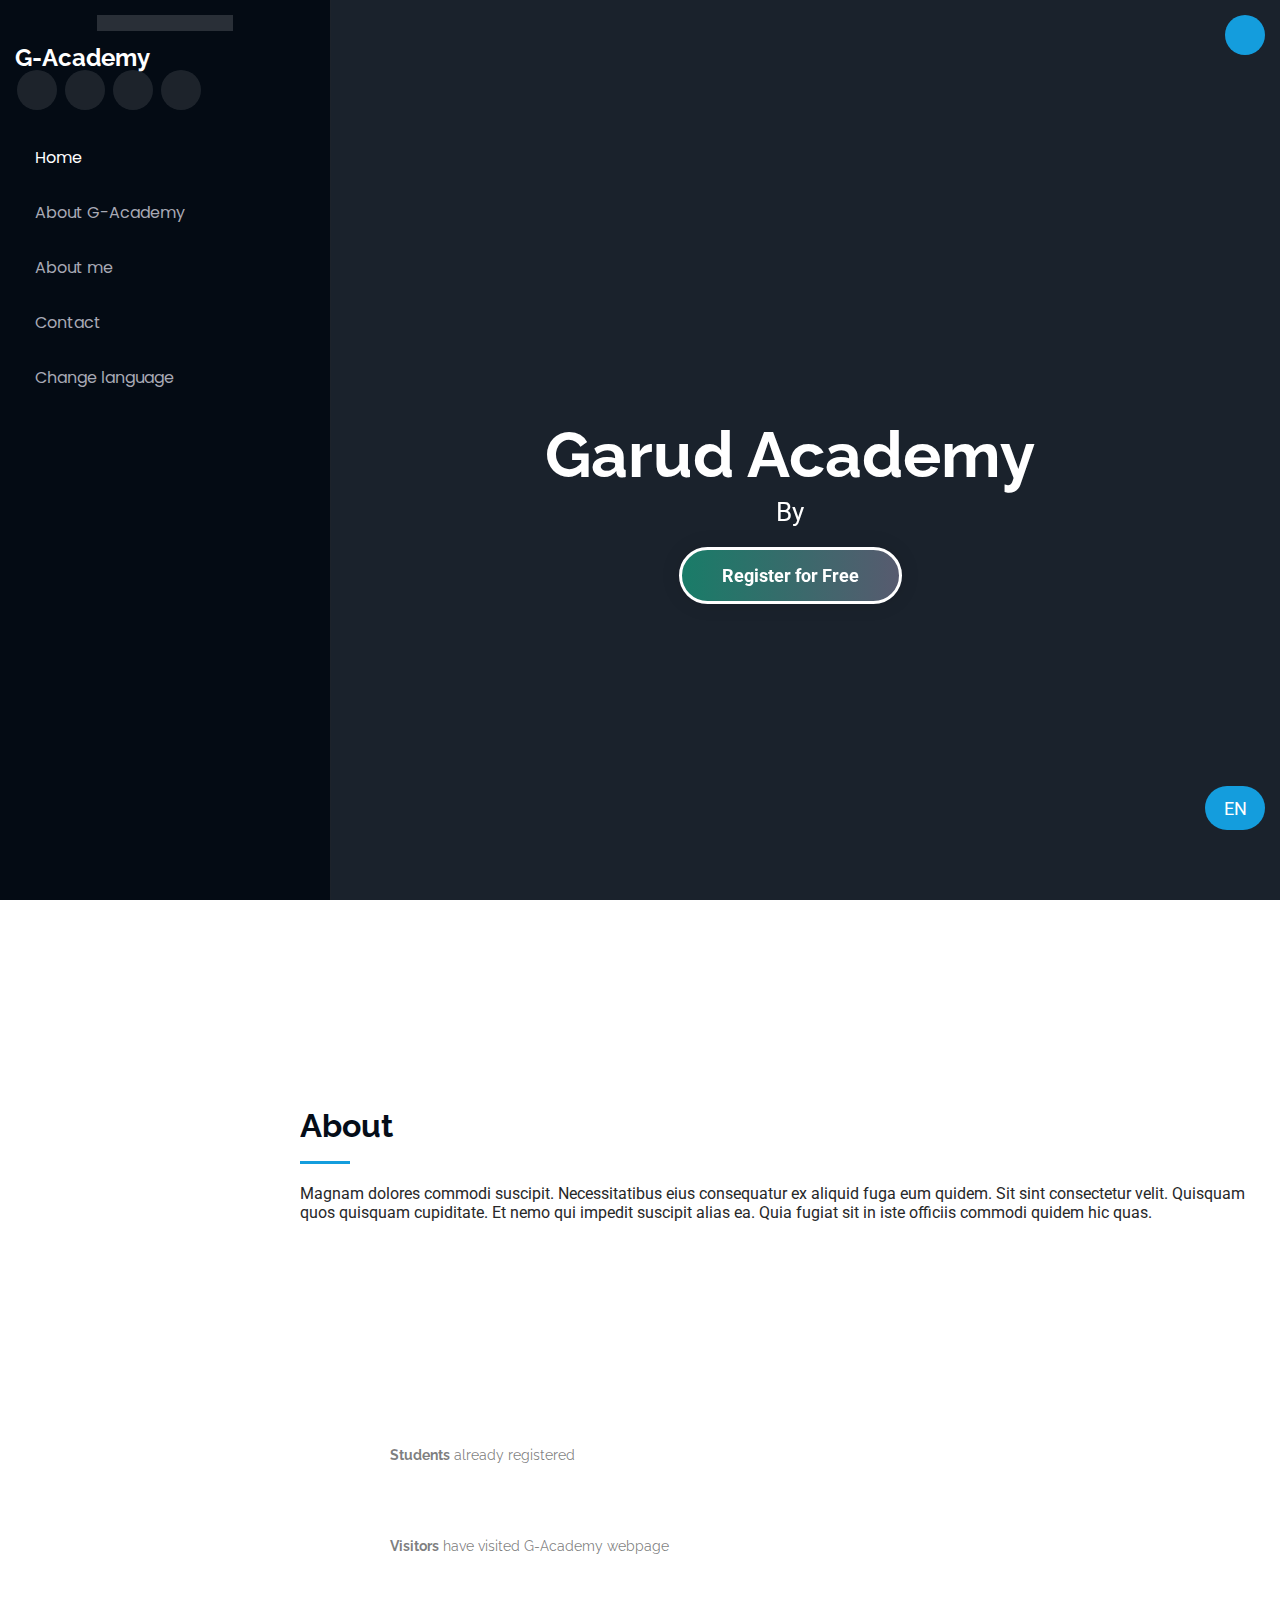
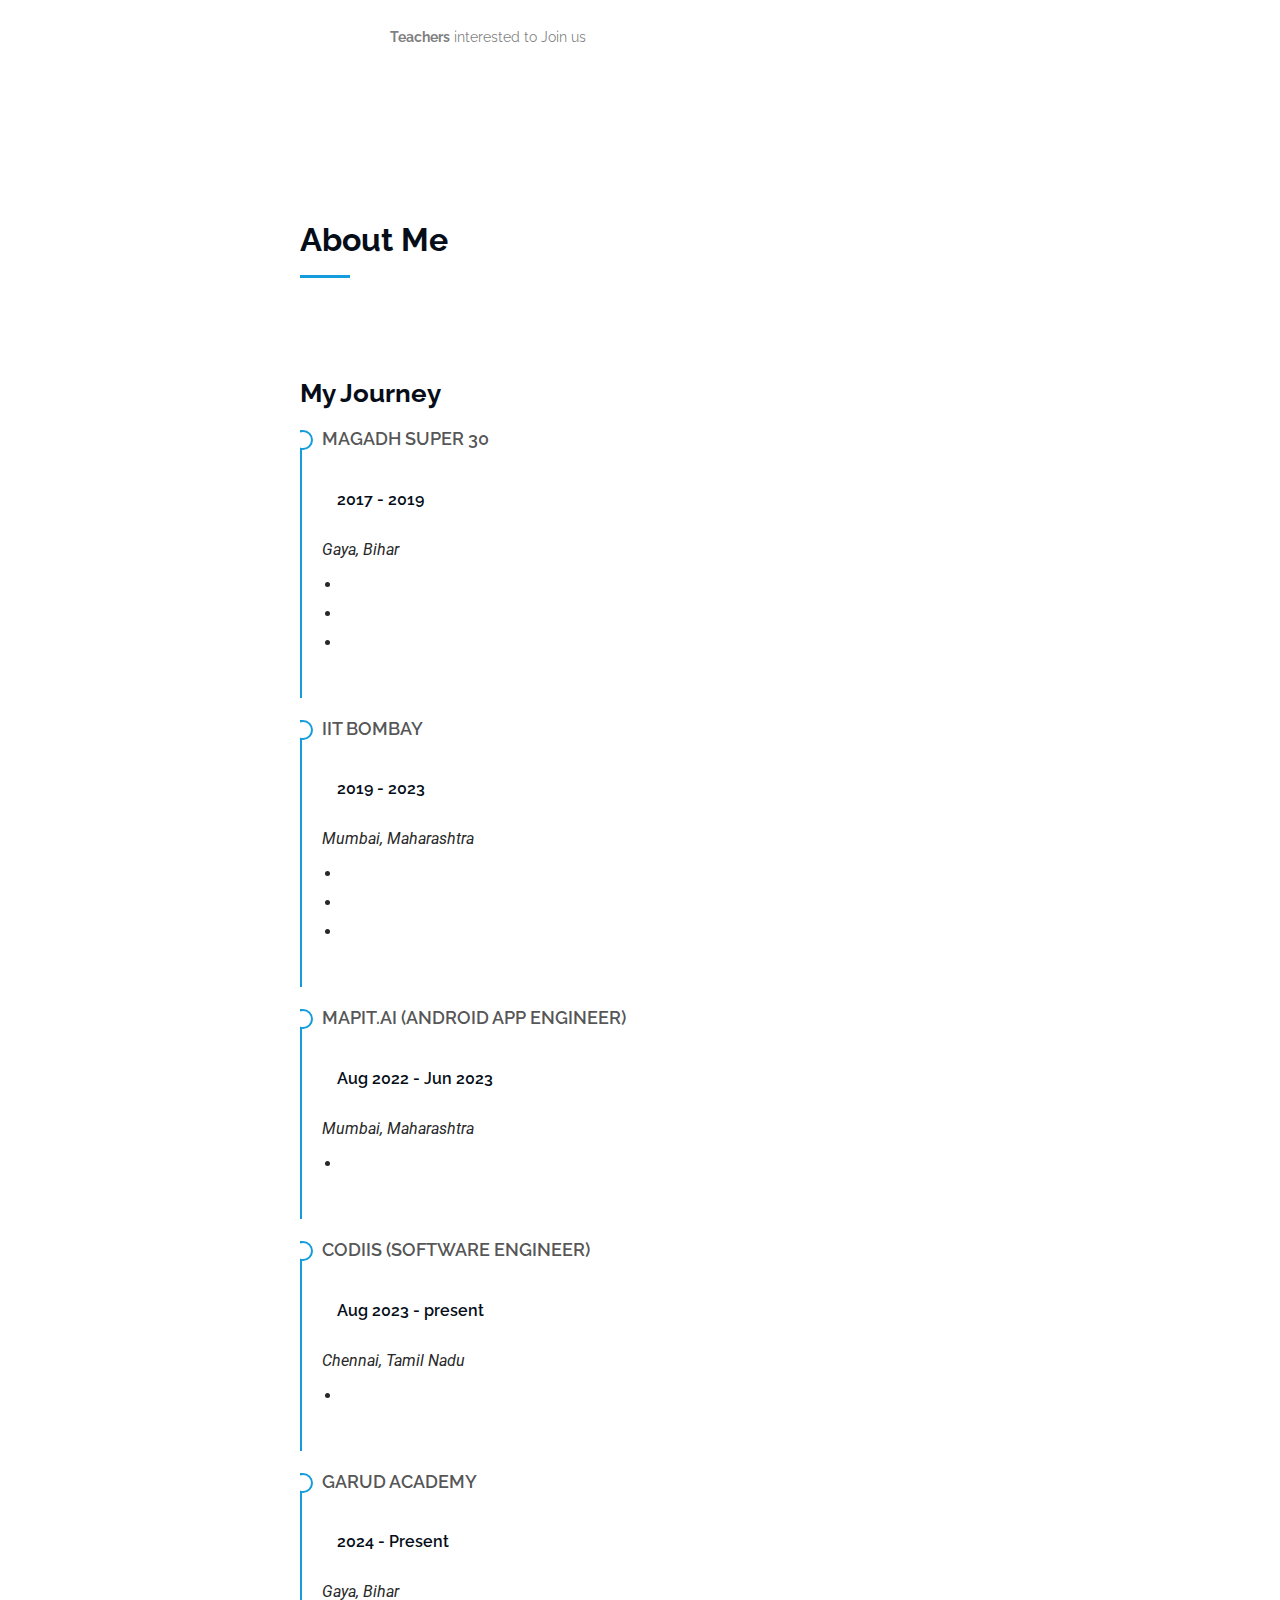
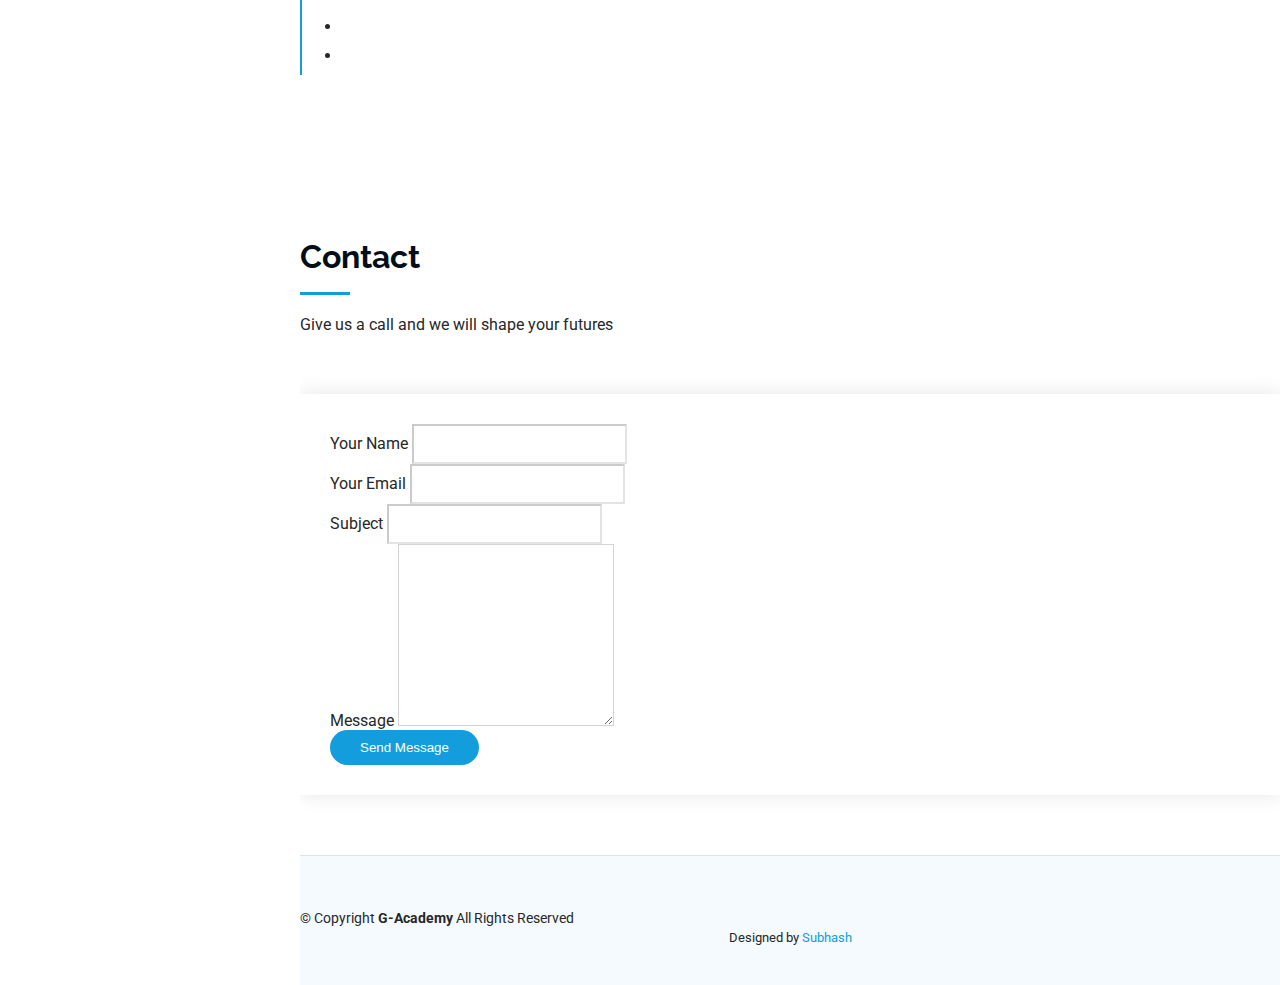
==== commit 4aefe3db: "form" ====
--- a/public/index.html
+++ b/public/index.html
@@ -59,18 +59,19 @@
     </a>
 
     <div class="social-links text-center">
-        <a href="#" class="twitter"><i class="bi bi-twitter-x"></i></a>
-        <a href="#" class="facebook"><i class="bi bi-facebook"></i></a>
-        <a href="#" class="instagram"><i class="bi bi-instagram"></i></a>
-        <a href="#" class="linkedin"><i class="bi bi-linkedin"></i></a>
+        <a href="#" class="website"><i class="bi bi-globe-central-south-asia"></i></a>
+        <a href="https://www.youtube.com/@PlusMinus03" class="youtube"><i class="bi bi-youtube"></i></a>
+        <a href="https://www.linkedin.com/in/ikrsachin" class="linkedin"><i class="bi bi-linkedin"></i></a>
+        <a href="https://www.instagram.com/ihrsachin" class="instagram"><i class="bi bi-instagram"></i></a>
     </div>
 
     <nav id="navmenu" class="navmenu">
         <ul>
             <li><a href="#hero" class="active"><i class="bi bi-house navicon"></i>Home</a></li>
-            <li><a href="#about"><i class="bi bi-person navicon"></i> About</a></li>
-            <li><a href="#resume"><i class="bi bi-file-earmark-text navicon"></i> Resume</a></li>
+            <li><a href="#about"><i class="bi bi-person navicon"></i> About G-Academy</a></li>
+            <li><a href="#resume"><i class="bi bi-file-earmark-text navicon"></i> About me</a></li>
             <li><a href="#contact"><i class="bi bi-envelope navicon"></i> Contact</a></li>
+            <li><a href="#"><i class="bi bi-translate navicon"></i> Change language</a></li>
         </ul>
     </nav>
     <!-- Place this button inside your header -->
@@ -109,16 +110,16 @@
     <section id="hero" class="hero section contents">
         <!-- <img src="assets/img/hero-bg.jpg" alt="" data-aos="fade-in" class=""> -->
         <div id="particle-js" style="background-color: #1a222c; width: 100%; height: 100vh"></div>
-            <div class="container" data-aos="fade-up" data-aos-delay="100">
-                <h2 class="siteName" style="color: white">Garud Academy</h2>
-                <p>By <span class="typed"
-                            data-typed-items="a Super30ian, an IITian, a Software Engineer"></span><span
-                        class="typed-cursor typed-cursor--blink" aria-hidden="true"></span><span
-                        class="typed-cursor typed-cursor--blink" aria-hidden="true"></span></p>
-            </div>
-            <div class="register-container">
-                <a href="Registration.html" class="register-button" target="_blank">Register for Free</a>
-            </div>
+        <div class="container" data-aos="fade-up" data-aos-delay="100">
+            <h2 class="siteName" style="color: white">Garud Academy</h2>
+            <p>By <span class="typed"
+                        data-typed-items="a Super30ian, an IITian, a Software Engineer"></span><span
+                    class="typed-cursor typed-cursor--blink" aria-hidden="true"></span><span
+                    class="typed-cursor typed-cursor--blink" aria-hidden="true"></span></p>
+        </div>
+        <div class="register-container">
+            <a href="Registration.html" class="register-button" target="_blank">Register for Free</a>
+        </div>
     </section>
 
     <!--    </div>-->
@@ -137,56 +138,56 @@
                 in iste officiis commodi quidem hic quas.</p>
         </div><!-- End Section Title -->
 
-        <div class="container" data-aos="fade-up" data-aos-delay="100">
-
-            <div class="row gy-4 justify-content-center">
-                <div class="col-lg-4">
-                    <img src="assets/img/my-profile-img.png" class="img-fluid" alt="">
-                </div>
-                <div class="col-lg-8 content">
-                    <h2>UI/UX Designer &amp; Web Developer.</h2>
-                    <p class="fst-italic py-3">
-                        Lorem ipsum dolor sit amet, consectetur adipiscing elit, sed do eiusmod tempor incididunt ut
-                        labore et
-                        dolore
-                        magna aliqua.
-                    </p>
-                    <div class="row">
-                        <div class="col-lg-6">
-                            <ul>
-                                <li><i class="bi bi-chevron-right"></i> <strong>Birthday:</strong>
-                                    <span>1 May 1995</span></li>
-                                <li><i class="bi bi-chevron-right"></i> <strong>Website:</strong>
-                                    <span>www.example.com</span></li>
-                                <li><i class="bi bi-chevron-right"></i> <strong>Phone:</strong>
-                                    <span>+123 456 7890</span></li>
-                                <li><i class="bi bi-chevron-right"></i> <strong>City:</strong>
-                                    <span>New York, USA</span></li>
-                            </ul>
-                        </div>
-                        <div class="col-lg-6">
-                            <ul>
-                                <li><i class="bi bi-chevron-right"></i> <strong>Age:</strong> <span>30</span></li>
-                                <li><i class="bi bi-chevron-right"></i> <strong>Degree:</strong> <span>Master</span>
-                                </li>
-                                <li><i class="bi bi-chevron-right"></i> <strong>Email:</strong>
-                                    <span>email@example.com</span></li>
-                                <li><i class="bi bi-chevron-right"></i> <strong>Freelance:</strong>
-                                    <span>Available</span></li>
-                            </ul>
-                        </div>
-                    </div>
-                    <p class="py-3">
-                        Officiis eligendi itaque labore et dolorum mollitia officiis optio vero. Quisquam sunt adipisci
-                        omnis et
-                        ut. Nulla accusantium dolor incidunt officia tempore. Et eius omnis.
-                        Cupiditate ut dicta maxime officiis quidem quia. Sed et consectetur qui quia repellendus itaque
-                        neque.
-                    </p>
-                </div>
-            </div>
-
-        </div>
+<!--        <div class="container" data-aos="fade-up" data-aos-delay="100">-->
+
+<!--            <div class="row gy-4 justify-content-center">-->
+<!--                <div class="col-lg-4">-->
+<!--                    <img src="assets/img/my-profile-img.png" class="img-fluid" alt="">-->
+<!--                </div>-->
+<!--                <div class="col-lg-8 content">-->
+<!--                    <h2>UI/UX Designer &amp; Web Developer.</h2>-->
+<!--                    <p class="fst-italic py-3">-->
+<!--                        Lorem ipsum dolor sit amet, consectetur adipiscing elit, sed do eiusmod tempor incididunt ut-->
+<!--                        labore et-->
+<!--                        dolore-->
+<!--                        magna aliqua.-->
+<!--                    </p>-->
+<!--                    <div class="row">-->
+<!--                        <div class="col-lg-6">-->
+<!--                            <ul>-->
+<!--                                <li><i class="bi bi-chevron-right"></i> <strong>Birthday:</strong>-->
+<!--                                    <span>1 May 1995</span></li>-->
+<!--                                <li><i class="bi bi-chevron-right"></i> <strong>Website:</strong>-->
+<!--                                    <span>www.example.com</span></li>-->
+<!--                                <li><i class="bi bi-chevron-right"></i> <strong>Phone:</strong>-->
+<!--                                    <span>+123 456 7890</span></li>-->
+<!--                                <li><i class="bi bi-chevron-right"></i> <strong>City:</strong>-->
+<!--                                    <span>New York, USA</span></li>-->
+<!--                            </ul>-->
+<!--                        </div>-->
+<!--                        <div class="col-lg-6">-->
+<!--                            <ul>-->
+<!--                                <li><i class="bi bi-chevron-right"></i> <strong>Age:</strong> <span>30</span></li>-->
+<!--                                <li><i class="bi bi-chevron-right"></i> <strong>Degree:</strong> <span>Master</span>-->
+<!--                                </li>-->
+<!--                                <li><i class="bi bi-chevron-right"></i> <strong>Email:</strong>-->
+<!--                                    <span>email@example.com</span></li>-->
+<!--                                <li><i class="bi bi-chevron-right"></i> <strong>Freelance:</strong>-->
+<!--                                    <span>Available</span></li>-->
+<!--                            </ul>-->
+<!--                        </div>-->
+<!--                    </div>-->
+<!--                    <p class="py-3">-->
+<!--                        Officiis eligendi itaque labore et dolorum mollitia officiis optio vero. Quisquam sunt adipisci-->
+<!--                        omnis et-->
+<!--                        ut. Nulla accusantium dolor incidunt officia tempore. Et eius omnis.-->
+<!--                        Cupiditate ut dicta maxime officiis quidem quia. Sed et consectetur qui quia repellendus itaque-->
+<!--                        neque.-->
+<!--                    </p>-->
+<!--                </div>-->
+<!--            </div>-->
+
+<!--        </div>-->
 
     </section><!-- /About Section -->
 
@@ -197,41 +198,61 @@
 
             <div class="row gy-4">
 
-                <div class="col-lg-3 col-md-6">
-                    <div class="stats-item">
-                        <i class="bi bi-emoji-smile"></i>
-                        <span data-purecounter-start="0" data-purecounter-end="232" data-purecounter-duration="1"
-                              class="purecounter"></span>
-                        <p><strong>Happy Clients</strong> <span>consequuntur quae</span></p>
-                    </div>
-                </div><!-- End Stats Item -->
-
-                <div class="col-lg-3 col-md-6">
-                    <div class="stats-item">
-                        <i class="bi bi-journal-richtext"></i>
-                        <span data-purecounter-start="0" data-purecounter-end="521" data-purecounter-duration="1"
-                              class="purecounter"></span>
-                        <p><strong>Projects</strong> <span>adipisci atque cum quia aut</span></p>
-                    </div>
-                </div><!-- End Stats Item -->
-
-                <div class="col-lg-3 col-md-6">
-                    <div class="stats-item">
-                        <i class="bi bi-headset"></i>
-                        <span data-purecounter-start="0" data-purecounter-end="1453" data-purecounter-duration="1"
-                              class="purecounter"></span>
-                        <p><strong>Hours Of Support</strong> <span>aut commodi quaerat</span></p>
-                    </div>
-                </div><!-- End Stats Item -->
-
-                <div class="col-lg-3 col-md-6">
+                <div class="col-lg-4 col-md-6">
                     <div class="stats-item">
                         <i class="bi bi-people"></i>
-                        <span data-purecounter-start="0" data-purecounter-end="32" data-purecounter-duration="1"
+                        <span id="purecounter" data-purecounter-start="0" data-purecounter-end="50" data-purecounter-duration="1"
                               class="purecounter"></span>
-                        <p><strong>Hard Workers</strong> <span>rerum asperiores dolor</span></p>
+                        <p><strong>Students</strong> <span>already registered</span></p>
                     </div>
-                </div><!-- End Stats Item -->
+                </div>
+                <script>
+                    document.addEventListener('DOMContentLoaded', function () {
+                        const purecounterElement = document.getElementById('purecounter');
+
+                        // Listen for the purecounter end event
+                        setTimeout(() => {
+                            purecounterElement.innerText = '50+';
+                        }, 1500);  // Adjust this delay to match the `data-purecounter-duration`
+                    });
+                </script><!-- End Stats Item -->
+
+                <div class="col-lg-4 col-md-6">
+                    <div class="stats-item">
+                        <i class="bi bi-person-workspace"></i>
+                        <span id="purecounter-projects" data-purecounter-start="0" data-purecounter-end="100" data-purecounter-duration="1"
+                              class="purecounter"></span>
+                        <p><strong>Visitors</strong> <span>have visited G-Academy webpage</span></p>
+                    </div>
+                </div>
+                <script>
+                    document.addEventListener('DOMContentLoaded', function () {
+                        const projectsCounterElement = document.getElementById('purecounter-projects');
+                        // Set a timeout to replace the final number with "521+"
+                        setTimeout(() => {
+                            projectsCounterElement.innerText = '100+';
+                        }, 1500);  // This delay matches the `data-purecounter-duration`
+                    });
+                </script><!-- End Stats Item -->
+
+
+                <div class="col-lg-4 col-md-6">
+                    <div class="stats-item">
+                        <i class="bi bi-person-vcard"></i>
+                        <span id="purecounter-support" data-purecounter-start="0" data-purecounter-end="5" data-purecounter-duration="1"
+                              class="purecounter"></span>
+                        <p><strong>Teachers</strong> <span>interested to Join us</span></p>
+                    </div>
+                </div>
+                <script>
+                    document.addEventListener('DOMContentLoaded', function () {
+                        const supportCounterElement = document.getElementById('purecounter-support');
+                        // Set a timeout to replace the final number with "1453+"
+                        setTimeout(() => {
+                            supportCounterElement.innerText = '5+';
+                        }, 1500);  // Adjust delay to match `data-purecounter-duration`
+                    });
+                </script><!-- End Stats Item -->
 
             </div>
 
@@ -246,93 +267,104 @@
 
         <!-- Section Title -->
         <div class="container section-title" data-aos="fade-up">
-            <h2>Resume</h2>
+            <h2 class="about-me-text">About Me</h2>
             <p class="about_me_desc"></p>
         </div><!-- End Section Title -->
 
         <div class="container">
 
-            <div class="row">
-
-                <div class="col-lg-6" data-aos="fade-up" data-aos-delay="100">
-                    <h3 class="resume-title">Sumary</h3>
-
-                    <div class="resume-item pb-0">
-                        <h4>Brandon Johnson</h4>
-                        <p><em>Innovative and deadline-driven Graphic Designer with 3+ years of experience designing and
-                            developing user-centered digital/print marketing material from initial concept to final,
-                            polished
-                            deliverable.</em></p>
+            <div>
+
+                <!--          <div class="col-lg-6" data-aos="fade-up" data-aos-delay="100">-->
+                <!--            <h3 class="resume-title">Sumary</h3>-->
+
+                <!--            <div class="resume-item pb-0">-->
+                <!--              <h4>Brandon Johnson</h4>-->
+                <!--              <p><em>Innovative and deadline-driven Graphic Designer with 3+ years of experience designing and-->
+                <!--                  developing user-centered digital/print marketing material from initial concept to final, polished-->
+                <!--                  deliverable.</em></p>-->
+                <!--              <ul>-->
+                <!--                <li>Portland par 127,Orlando, FL</li>-->
+                <!--                <li>(123) 456-7891</li>-->
+                <!--                <li>alice.barkley@example.com</li>-->
+                <!--              </ul>-->
+                <!--            </div>&lt;!&ndash; Edn Resume Item &ndash;&gt;-->
+
+                <!--            <h3 class="resume-title">Education</h3>-->
+                <!--            <div class="resume-item">-->
+                <!--              <h4>Master of Fine Arts &amp; Graphic Design</h4>-->
+                <!--              <h5>2015 - 2016</h5>-->
+                <!--              <p><em>Rochester Institute of Technology, Rochester, NY</em></p>-->
+                <!--              <p>Qui deserunt veniam. Et sed aliquam labore tempore sed quisquam iusto autem sit. Ea vero voluptatum qui-->
+                <!--                ut dignissimos deleniti nerada porti sand markend</p>-->
+                <!--            </div>&lt;!&ndash; Edn Resume Item &ndash;&gt;-->
+
+                <!--            <div class="resume-item">-->
+                <!--              <h4>Bachelor of Fine Arts &amp; Graphic Design</h4>-->
+                <!--              <h5>2010 - 2014</h5>-->
+                <!--              <p><em>Rochester Institute of Technology, Rochester, NY</em></p>-->
+                <!--              <p>Quia nobis sequi est occaecati aut. Repudiandae et iusto quae reiciendis et quis Eius vel ratione eius-->
+                <!--                unde vitae rerum voluptates asperiores voluptatem Earum molestiae consequatur neque etlon sader mart-->
+                <!--                dila</p>-->
+                <!--            </div>&lt;!&ndash; Edn Resume Item &ndash;&gt;-->
+
+                <!--          </div>-->
+
+                <div class="col-lg-12" data-aos="fade-up" data-aos-delay="200">
+                    <h3 class="resume-title my-journey-text">My Journey</h3>
+
+                    <div class="resume-item">
+                        <h4 class="resume-title-1">Magadh Super 30</h4>
+                        <h5>2017 - 2019</h5>
+                        <p><em class="resume-item-1-location">Gaya, Bihar</em></p>
                         <ul>
-                            <li>Portland par 127,Orlando, FL</li>
-                            <li>(123) 456-7891</li>
-                            <li>alice.barkley@example.com</li>
+                            <!--  content is in json  -->
+                            <li class="resume-item-1-desc-1"></li>
+                            <li class="resume-item-1-desc-2"></li>
+                            <li class="resume-item-1-desc-3"></li>
                         </ul>
-                    </div><!-- Edn Resume Item -->
-
-                    <h3 class="resume-title">Education</h3>
+                    </div><!-- End Resume Item -->
+
                     <div class="resume-item">
-                        <h4>Master of Fine Arts &amp; Graphic Design</h4>
-                        <h5>2015 - 2016</h5>
-                        <p><em>Rochester Institute of Technology, Rochester, NY</em></p>
-                        <p>Qui deserunt veniam. Et sed aliquam labore tempore sed quisquam iusto autem sit. Ea vero
-                            voluptatum qui
-                            ut dignissimos deleniti nerada porti sand markend</p>
-                    </div><!-- Edn Resume Item -->
+                        <h4 class="resume-title-2">IIT Bombay</h4>
+                        <h5>2019 - 2023</h5>
+                        <p><em class="resume-item-2-location">Mumbai, Maharashtra</em></p>
+                        <ul>
+                            <li class="resume-item-2-desc-1"></li>
+                            <li class="resume-item-2-desc-2"></li>
+                            <li class="resume-item-2-desc-3"></li>
+                        </ul>
+                    </div><!-- End Resume Item -->
 
                     <div class="resume-item">
-                        <h4>Bachelor of Fine Arts &amp; Graphic Design</h4>
-                        <h5>2010 - 2014</h5>
-                        <p><em>Rochester Institute of Technology, Rochester, NY</em></p>
-                        <p>Quia nobis sequi est occaecati aut. Repudiandae et iusto quae reiciendis et quis Eius vel
-                            ratione eius
-                            unde vitae rerum voluptates asperiores voluptatem Earum molestiae consequatur neque etlon
-                            sader mart
-                            dila</p>
-                    </div><!-- Edn Resume Item -->
-
+                        <h4 class="resume-title-3">MapIT.ai (Android App Engineer)</h4>
+                        <h5>Aug 2022 - Jun 2023</h5>
+                        <p><em class="resume-item-3-location">Mumbai, Maharashtra</em></p>
+                        <ul>
+                            <li class="resume-item-3-desc-1"></li>
+                        </ul>
+                    </div><!-- End Resume Item -->
+
+                    <div class="resume-item">
+                        <h4 class="resume-title-4">Codiis (Software Engineer)</h4>
+                        <h5>Aug 2023 - present</h5>
+                        <p><em class="resume-item-4-location">Chennai, Tamil Nadu</em></p>
+                        <ul>
+                            <li class="resume-item-4-desc-1"></li>
+                        </ul>
+                    </div><!-- End Resume Item -->
+
+                    <div class="resume-item">
+                        <h4 class="resume-title-5">Garud Academy</h4>
+                        <h5>2024 - Present</h5>
+                        <p><em class="resume-item-5-location">Gaya, Bihar</em></p>
+                        <ul>
+                            <li class="resume-item-5-desc-1"></li>
+                            <li class="resume-item-5-desc-2"></li>
+                        </ul>
+                    </div><!-- End Resume Item -->
                 </div>
 
-                <div class="col-lg-6" data-aos="fade-up" data-aos-delay="200">
-                    <h3 class="resume-title">Professional Experience</h3>
-                    <div class="resume-item">
-                        <h4>Senior graphic design specialist</h4>
-                        <h5>2019 - Present</h5>
-                        <p><em>Experion, New York, NY </em></p>
-                        <ul>
-                            <li>Lead in the design, development, and implementation of the graphic, layout, and
-                                production
-                                communication materials
-                            </li>
-                            <li>Delegate tasks to the 7 members of the design team and provide counsel on all aspects of
-                                the
-                                project.
-                            </li>
-                            <li>Supervise the assessment of all graphic materials in order to ensure quality and
-                                accuracy of the
-                                design
-                            </li>
-                            <li>Oversee the efficient use of production project budgets ranging from $2,000 - $25,000
-                            </li>
-                        </ul>
-                    </div><!-- Edn Resume Item -->
-
-                    <div class="resume-item">
-                        <h4>Graphic design specialist</h4>
-                        <h5>2017 - 2018</h5>
-                        <p><em>Stepping Stone Advertising, New York, NY</em></p>
-                        <ul>
-                            <li>Developed numerous marketing programs (logos, brochures,infographics, presentations, and
-                                advertisements).
-                            </li>
-                            <li>Managed up to 5 projects or tasks at a given time while under pressure</li>
-                            <li>Recommended and consulted with clients on the most appropriate graphic design</li>
-                            <li>Created 4+ design presentations and proposals a month for clients and account managers
-                            </li>
-                        </ul>
-                    </div><!-- Edn Resume Item -->
-
-                </div>
 
             </div>
 
@@ -356,77 +388,44 @@
 
         <div class="container" data-aos="fade-up" data-aos-delay="100">
 
-            <div class="row gy-4">
-
-                <div class="col-lg-5">
-
-                    <div class="info-wrap">
-                        <div class="info-item d-flex" data-aos="fade-up" data-aos-delay="200">
-                            <i class="bi bi-geo-alt flex-shrink-0"></i>
-                            <div>
-                                <h3>Address</h3>
-                                <p>A108 Adam Street, New York, NY 535022</p>
-                            </div>
-                        </div><!-- End Info Item -->
-
-                        <div class="info-item d-flex" data-aos="fade-up" data-aos-delay="300">
-                            <i class="bi bi-telephone flex-shrink-0"></i>
-                            <div>
-                                <h3>Call Us</h3>
-                                <p>+1 5589 55488 55</p>
-                            </div>
-                        </div><!-- End Info Item -->
-
-                        <div class="info-item d-flex" data-aos="fade-up" data-aos-delay="400">
-                            <i class="bi bi-envelope flex-shrink-0"></i>
-                            <div>
-                                <h3>Email Us</h3>
-                                <p>info@example.com</p>
-                            </div>
-                        </div><!-- End Info Item -->
+            <div>
+                <form id="contactForm" class="php-email-form" data-aos="fade-up"
+                      data-aos-delay="200">
+                    <div class="row gy-4">
+
+                        <div class="col-md-6">
+                            <label for="name-field" class="pb-2">Your Name</label>
+                            <input type="text" name="name" id="name-field" class="form-control" required="">
+                        </div>
+
+                        <div class="col-md-6">
+                            <label for="email-field" class="pb-2">Your Email</label>
+                            <input type="email" class="form-control" name="email" id="email-field" required="">
+                        </div>
+
+                        <div class="col-md-12">
+                            <label for="subject-field" class="pb-2">Subject</label>
+                            <input type="text" class="form-control" name="subject" id="subject-field" required="">
+                        </div>
+
+                        <div class="col-md-12">
+                            <label for="message-field" class="pb-2">Message</label>
+                            <textarea class="form-control" name="message" rows="10" id="message-field"
+                                      required=""></textarea>
+                        </div>
+
+                        <div class="col-md-12 text-center">
+                            <div class="loading">Loading</div>
+                            <div class="error-message"></div>
+                            <div class="sent-message">Your message has been sent. Thank you!</div>
+
+                            <button type="submit">Send Message</button>
+                        </div>
 
                     </div>
-                </div>
-
-                <div class="col-lg-7">
-                    <form action="forms/contact.php" method="post" class="php-email-form" data-aos="fade-up"
-                          data-aos-delay="200">
-                        <div class="row gy-4">
-
-                            <div class="col-md-6">
-                                <label for="name-field" class="pb-2">Your Name</label>
-                                <input type="text" name="name" id="name-field" class="form-control" required="">
-                            </div>
-
-                            <div class="col-md-6">
-                                <label for="email-field" class="pb-2">Your Email</label>
-                                <input type="email" class="form-control" name="email" id="email-field" required="">
-                            </div>
-
-                            <div class="col-md-12">
-                                <label for="subject-field" class="pb-2">Subject</label>
-                                <input type="text" class="form-control" name="subject" id="subject-field" required="">
-                            </div>
-
-                            <div class="col-md-12">
-                                <label for="message-field" class="pb-2">Message</label>
-                                <textarea class="form-control" name="message" rows="10" id="message-field"
-                                          required=""></textarea>
-                            </div>
-
-                            <div class="col-md-12 text-center">
-                                <div class="loading">Loading</div>
-                                <div class="error-message"></div>
-                                <div class="sent-message">Your message has been sent. Thank you!</div>
-
-                                <button type="submit">Send Message</button>
-                            </div>
-
-                        </div>
-                    </form>
-                </div><!-- End Contact Form -->
-
-            </div>
+                </form>
+            </div><!-- End Contact Form -->
+
 
         </div>
 
--- a/public/assets/css/main.css
+++ b/public/assets/css/main.css
@@ -476,7 +476,7 @@
 .language-switcher #current-lang {
   font-size: 18px;
   color: var(--contrast-color);
-  animation: flashText 2s infinite ease-in;
+  /*animation: flashText 2s infinite ease-in;*/
 }
 
 /* Hover effect for the button */
@@ -734,11 +734,11 @@
   cursor: pointer;
   transition: all 0.3s ease;
   border: 3px solid;
-  background: linear-gradient(to right, #00ffcc, #ff66cc);
+  background: linear-gradient(to right, #197c68, #953976);
   background-size: 200% auto;
   color: white;
   box-shadow: 0 0 20px rgba(0, 0, 0, 0.1);
-  animation: moveBorder 3s linear infinite;
+  /*animation: moveBorder 3s linear infinite;*/
 }
 
 /* Moving color gradient animation */
